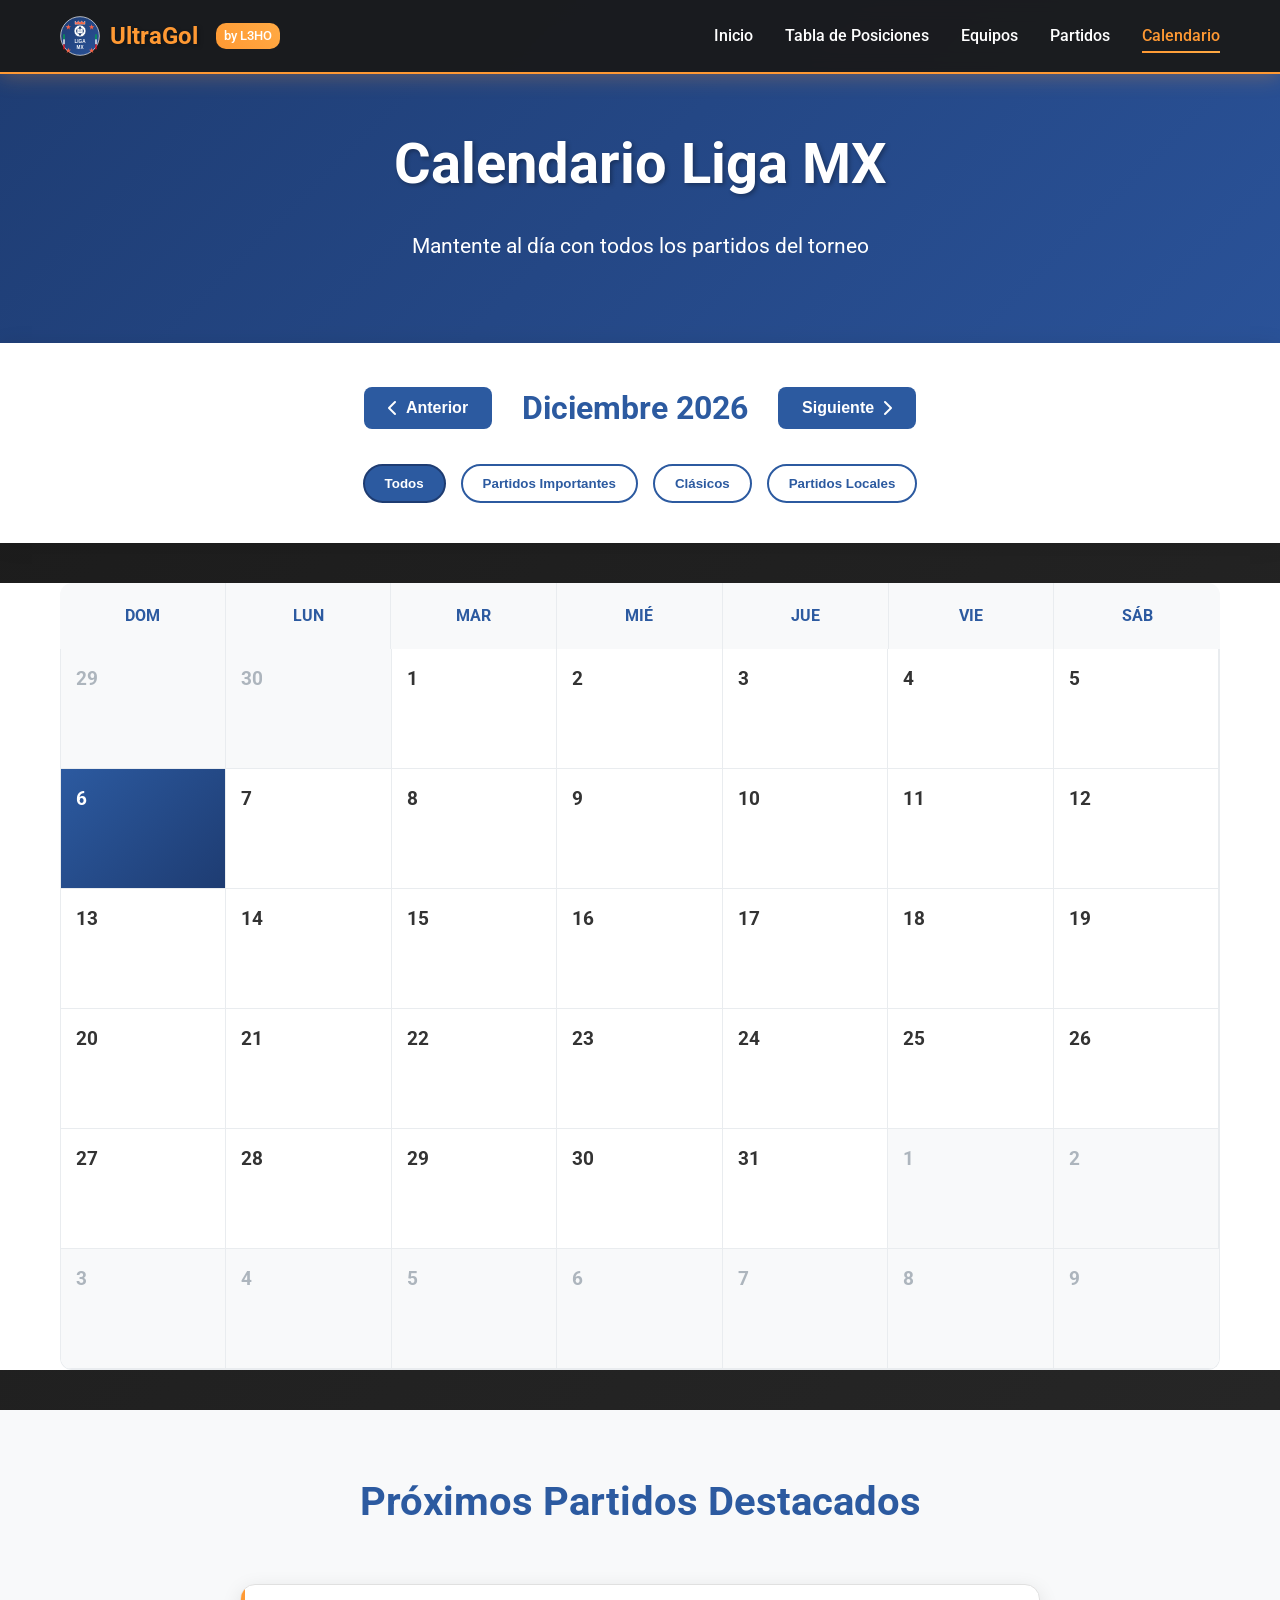
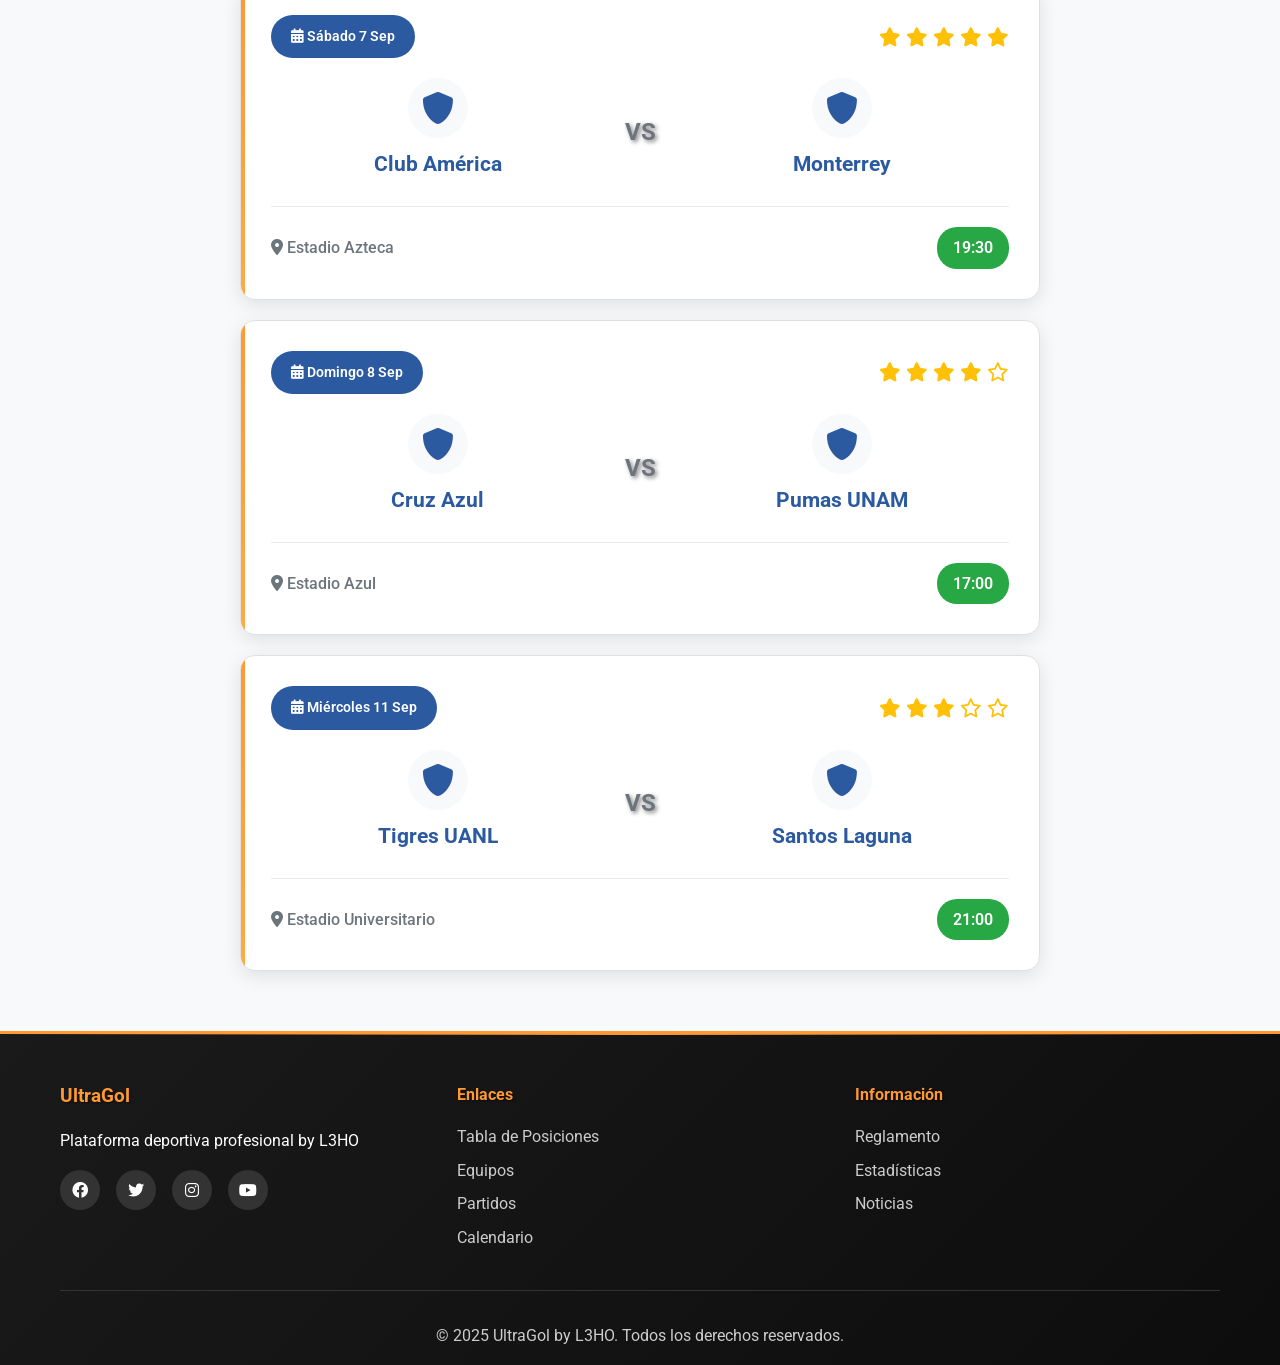
==== calendario.html @ 26ed827a "Add new calendar pages and update standings data Implement a new calendar page with JavaScript funct" ====
<!DOCTYPE html>
<html lang="es">
<head>
    <meta charset="UTF-8">
    <meta name="viewport" content="width=device-width, initial-scale=1.0">
    <meta http-equiv="Cache-Control" content="no-cache, no-store, must-revalidate">
    <meta http-equiv="Pragma" content="no-cache">
    <meta http-equiv="Expires" content="0">
    <title>Calendario Liga MX - UltraGol</title>
    <link rel="stylesheet" href="css/main.css?v=2024091801">
    <link rel="stylesheet" href="css/animations.css?v=2024091801">
    <link rel="stylesheet" href="css/teams.css?v=2024091801">
    <link rel="stylesheet" href="https://cdnjs.cloudflare.com/ajax/libs/font-awesome/6.0.0/css/all.min.css">
    <link href="https://fonts.googleapis.com/css2?family=Roboto:wght@300;400;500;700&display=swap" rel="stylesheet">
    <style>
        .calendar-hero {
            background: linear-gradient(135deg, #1e3c72 0%, #2a5298 100%);
            padding: 120px 0 80px;
            text-align: center;
            color: white;
        }

        .calendar-hero h1 {
            font-size: 3.5rem;
            font-weight: 700;
            margin-bottom: 20px;
            text-shadow: 2px 2px 4px rgba(0,0,0,0.3);
        }

        .calendar-hero p {
            font-size: 1.3rem;
            opacity: 0.9;
            max-width: 600px;
            margin: 0 auto;
        }

        .calendar-controls {
            background: white;
            padding: 40px 0;
            box-shadow: 0 2px 20px rgba(0,0,0,0.1);
        }

        .calendar-nav {
            display: flex;
            justify-content: center;
            align-items: center;
            gap: 30px;
            margin-bottom: 30px;
        }

        .calendar-nav button {
            background: #2c5aa0;
            color: white;
            border: none;
            padding: 12px 24px;
            border-radius: 8px;
            font-size: 1rem;
            font-weight: 600;
            cursor: pointer;
            transition: all 0.3s ease;
            display: flex;
            align-items: center;
            gap: 8px;
        }

        .calendar-nav button:hover {
            background: #1e3c72;
            transform: translateY(-2px);
        }

        .current-month {
            font-size: 2rem;
            font-weight: 700;
            color: #2c5aa0;
        }

        .calendar-filters {
            display: flex;
            justify-content: center;
            gap: 15px;
            flex-wrap: wrap;
        }

        .filter-btn {
            background: transparent;
            border: 2px solid #2c5aa0;
            color: #2c5aa0;
            padding: 10px 20px;
            border-radius: 25px;
            font-weight: 600;
            cursor: pointer;
            transition: all 0.3s ease;
        }

        .filter-btn.active, .filter-btn:hover {
            background: #2c5aa0;
            color: white;
        }

        .calendar-grid {
            background: white;
            margin: 40px 0;
        }

        .calendar-header {
            display: grid;
            grid-template-columns: repeat(7, 1fr);
            background: #f8f9fa;
            border-radius: 12px 12px 0 0;
        }

        .calendar-day-header {
            padding: 20px 10px;
            text-align: center;
            font-weight: 700;
            color: #2c5aa0;
            border-right: 1px solid #e9ecef;
        }

        .calendar-day-header:last-child {
            border-right: none;
        }

        .calendar-days {
            display: grid;
            grid-template-columns: repeat(7, 1fr);
            border: 1px solid #e9ecef;
            border-top: none;
            border-radius: 0 0 12px 12px;
            overflow: hidden;
        }

        .calendar-day {
            min-height: 120px;
            padding: 15px;
            border-right: 1px solid #e9ecef;
            border-bottom: 1px solid #e9ecef;
            position: relative;
            background: white;
            transition: all 0.3s ease;
        }

        .calendar-day:hover {
            background: #f8f9fa;
        }

        .calendar-day:last-child {
            border-right: none;
        }

        .calendar-day.other-month {
            background: #f8f9fa;
            color: #adb5bd;
        }

        .calendar-day.today {
            background: linear-gradient(135deg, #2c5aa0, #1e3c72);
            color: white;
        }

        .day-number {
            font-size: 1.2rem;
            font-weight: 700;
            margin-bottom: 10px;
        }

        .match-event {
            background: linear-gradient(45deg, #28a745, #20c997);
            color: white;
            padding: 5px 8px;
            border-radius: 6px;
            font-size: 0.8rem;
            font-weight: 600;
            margin-bottom: 5px;
            cursor: pointer;
            transition: all 0.3s ease;
            display: flex;
            align-items: center;
            gap: 4px;
        }

        .match-event:hover {
            transform: translateY(-2px);
            box-shadow: 0 4px 15px rgba(0,0,0,0.2);
        }

        .match-event.important {
            background: linear-gradient(45deg, #dc3545, #fd7e14);
        }

        .match-event.derby {
            background: linear-gradient(45deg, #6f42c1, #e83e8c);
        }

        .upcoming-matches {
            padding: 60px 0;
            background: #f8f9fa;
        }

        .section-title {
            text-align: center;
            font-size: 2.5rem;
            font-weight: 700;
            color: #2c5aa0;
            margin-bottom: 50px;
        }

        .matches-list {
            display: grid;
            gap: 20px;
            max-width: 800px;
            margin: 0 auto;
        }

        .match-card {
            background: white;
            border-radius: 15px;
            padding: 30px;
            box-shadow: 0 5px 20px rgba(0,0,0,0.1);
            transition: all 0.3s ease;
        }

        .match-card:hover {
            transform: translateY(-5px);
            box-shadow: 0 10px 30px rgba(0,0,0,0.15);
        }

        .match-header {
            display: flex;
            justify-content: between;
            align-items: center;
            margin-bottom: 20px;
            flex-wrap: wrap;
            gap: 15px;
        }

        .match-date {
            background: #2c5aa0;
            color: white;
            padding: 10px 20px;
            border-radius: 25px;
            font-weight: 600;
        }

        .match-importance {
            display: flex;
            gap: 5px;
        }

        .star {
            color: #ffc107;
            font-size: 1.2rem;
        }

        .match-teams {
            display: flex;
            justify-content: space-between;
            align-items: center;
            text-align: center;
        }

        .team {
            flex: 1;
        }

        .team-name {
            font-size: 1.3rem;
            font-weight: 700;
            color: #2c5aa0;
            margin-bottom: 5px;
        }

        .team-logo {
            width: 60px;
            height: 60px;
            background: #f8f9fa;
            border-radius: 50%;
            margin: 0 auto 10px;
            display: flex;
            align-items: center;
            justify-content: center;
            font-size: 2rem;
            color: #2c5aa0;
        }

        .vs-indicator {
            font-size: 1.5rem;
            font-weight: 700;
            color: #6c757d;
            padding: 0 20px;
        }

        .match-info {
            display: flex;
            justify-content: space-between;
            align-items: center;
            margin-top: 20px;
            padding-top: 20px;
            border-top: 1px solid #e9ecef;
        }

        .stadium {
            color: #6c757d;
            font-weight: 500;
        }

        .match-time {
            background: #28a745;
            color: white;
            padding: 8px 16px;
            border-radius: 20px;
            font-weight: 600;
        }

        @media (max-width: 768px) {
            .calendar-hero h1 {
                font-size: 2.5rem;
            }

            .calendar-nav {
                flex-direction: column;
                gap: 20px;
            }

            .calendar-filters {
                gap: 10px;
            }

            .filter-btn {
                padding: 8px 16px;
                font-size: 0.9rem;
            }

            .calendar-day {
                min-height: 80px;
                padding: 10px;
            }

            .match-event {
                font-size: 0.7rem;
                padding: 4px 6px;
            }

            .match-header {
                flex-direction: column;
                align-items: flex-start;
            }

            .match-teams {
                flex-direction: column;
                gap: 20px;
            }

            .vs-indicator {
                transform: rotate(90deg);
                padding: 10px 0;
            }
        }
    </style>
</head>
<body>
    <!-- Header Navigation -->
    <nav class="navbar">
        <div class="nav-container">
            <div class="nav-logo">
                <img src="assets/logo.svg" alt="UltraGol" class="logo">
                <span class="logo-text">UltraGol</span>
                <span class="company-tag">by L3HO</span>
            </div>
            <ul class="nav-menu">
                <li class="nav-item">
                    <a href="index.html" class="nav-link">Inicio</a>
                </li>
                <li class="nav-item">
                    <a href="standings.html" class="nav-link">Tabla de Posiciones</a>
                </li>
                <li class="nav-item">
                    <a href="teams.html" class="nav-link">Equipos</a>
                </li>
                <li class="nav-item">
                    <a href="fixtures.html" class="nav-link">Partidos</a>
                </li>
                <li class="nav-item">
                    <a href="calendario.html" class="nav-link active">Calendario</a>
                </li>
            </ul>
            <div class="hamburger">
                <span class="bar"></span>
                <span class="bar"></span>
                <span class="bar"></span>
            </div>
        </div>
    </nav>

    <!-- Calendar Hero Section -->
    <section class="calendar-hero">
        <div class="container">
            <h1 class="fade-in">Calendario Liga MX</h1>
            <p class="slide-up">Mantente al día con todos los partidos del torneo</p>
        </div>
    </section>

    <!-- Calendar Controls -->
    <section class="calendar-controls">
        <div class="container">
            <div class="calendar-nav">
                <button id="prevMonth">
                    <i class="fas fa-chevron-left"></i>
                    Anterior
                </button>
                <h2 class="current-month" id="currentMonth">Septiembre 2025</h2>
                <button id="nextMonth">
                    Siguiente
                    <i class="fas fa-chevron-right"></i>
                </button>
            </div>
            <div class="calendar-filters">
                <button class="filter-btn active" data-filter="all">Todos</button>
                <button class="filter-btn" data-filter="important">Partidos Importantes</button>
                <button class="filter-btn" data-filter="derby">Clásicos</button>
                <button class="filter-btn" data-filter="local">Partidos Locales</button>
            </div>
        </div>
    </section>

    <!-- Calendar Grid -->
    <section class="calendar-grid">
        <div class="container">
            <div class="calendar-header">
                <div class="calendar-day-header">DOM</div>
                <div class="calendar-day-header">LUN</div>
                <div class="calendar-day-header">MAR</div>
                <div class="calendar-day-header">MIÉ</div>
                <div class="calendar-day-header">JUE</div>
                <div class="calendar-day-header">VIE</div>
                <div class="calendar-day-header">SÁB</div>
            </div>
            <div class="calendar-days" id="calendarDays">
                <!-- Días del calendario se generarán dinámicamente -->
            </div>
        </div>
    </section>

    <!-- Upcoming Matches -->
    <section class="upcoming-matches">
        <div class="container">
            <h2 class="section-title">Próximos Partidos Destacados</h2>
            <div class="matches-list" id="upcomingMatches">
                
                <div class="match-card">
                    <div class="match-header">
                        <div class="match-date">
                            <i class="fas fa-calendar-alt"></i>
                            Sábado 7 Sep
                        </div>
                        <div class="match-importance">
                            <i class="fas fa-star star"></i>
                            <i class="fas fa-star star"></i>
                            <i class="fas fa-star star"></i>
                            <i class="fas fa-star star"></i>
                            <i class="fas fa-star star"></i>
                        </div>
                    </div>
                    <div class="match-teams">
                        <div class="team">
                            <div class="team-logo">
                                <i class="fas fa-shield-alt"></i>
                            </div>
                            <div class="team-name">Club América</div>
                        </div>
                        <div class="vs-indicator">VS</div>
                        <div class="team">
                            <div class="team-logo">
                                <i class="fas fa-shield-alt"></i>
                            </div>
                            <div class="team-name">Monterrey</div>
                        </div>
                    </div>
                    <div class="match-info">
                        <div class="stadium">
                            <i class="fas fa-map-marker-alt"></i>
                            Estadio Azteca
                        </div>
                        <div class="match-time">19:30</div>
                    </div>
                </div>

                <div class="match-card">
                    <div class="match-header">
                        <div class="match-date">
                            <i class="fas fa-calendar-alt"></i>
                            Domingo 8 Sep
                        </div>
                        <div class="match-importance">
                            <i class="fas fa-star star"></i>
                            <i class="fas fa-star star"></i>
                            <i class="fas fa-star star"></i>
                            <i class="fas fa-star star"></i>
                            <i class="far fa-star star"></i>
                        </div>
                    </div>
                    <div class="match-teams">
                        <div class="team">
                            <div class="team-logo">
                                <i class="fas fa-shield-alt"></i>
                            </div>
                            <div class="team-name">Cruz Azul</div>
                        </div>
                        <div class="vs-indicator">VS</div>
                        <div class="team">
                            <div class="team-logo">
                                <i class="fas fa-shield-alt"></i>
                            </div>
                            <div class="team-name">Pumas UNAM</div>
                        </div>
                    </div>
                    <div class="match-info">
                        <div class="stadium">
                            <i class="fas fa-map-marker-alt"></i>
                            Estadio Azul
                        </div>
                        <div class="match-time">17:00</div>
                    </div>
                </div>

                <div class="match-card">
                    <div class="match-header">
                        <div class="match-date">
                            <i class="fas fa-calendar-alt"></i>
                            Miércoles 11 Sep
                        </div>
                        <div class="match-importance">
                            <i class="fas fa-star star"></i>
                            <i class="fas fa-star star"></i>
                            <i class="fas fa-star star"></i>
                            <i class="far fa-star star"></i>
                            <i class="far fa-star star"></i>
                        </div>
                    </div>
                    <div class="match-teams">
                        <div class="team">
                            <div class="team-logo">
                                <i class="fas fa-shield-alt"></i>
                            </div>
                            <div class="team-name">Tigres UANL</div>
                        </div>
                        <div class="vs-indicator">VS</div>
                        <div class="team">
                            <div class="team-logo">
                                <i class="fas fa-shield-alt"></i>
                            </div>
                            <div class="team-name">Santos Laguna</div>
                        </div>
                    </div>
                    <div class="match-info">
                        <div class="stadium">
                            <i class="fas fa-map-marker-alt"></i>
                            Estadio Universitario
                        </div>
                        <div class="match-time">21:00</div>
                    </div>
                </div>

            </div>
        </div>
    </section>

    <!-- Footer -->
    <footer class="footer">
        <div class="container">
            <div class="footer-content">
                <div class="footer-section">
                    <h3>UltraGol</h3>
                    <p>Plataforma deportiva profesional by L3HO</p>
                    <div class="social-links">
                        <a href="#" class="social-link"><i class="fab fa-facebook"></i></a>
                        <a href="#" class="social-link"><i class="fab fa-twitter"></i></a>
                        <a href="#" class="social-link"><i class="fab fa-instagram"></i></a>
                        <a href="#" class="social-link"><i class="fab fa-youtube"></i></a>
                    </div>
                </div>
                <div class="footer-section">
                    <h4>Enlaces</h4>
                    <ul>
                        <li><a href="standings.html">Tabla de Posiciones</a></li>
                        <li><a href="teams.html">Equipos</a></li>
                        <li><a href="fixtures.html">Partidos</a></li>
                        <li><a href="calendario.html">Calendario</a></li>
                    </ul>
                </div>
                <div class="footer-section">
                    <h4>Información</h4>
                    <ul>
                        <li><a href="#">Reglamento</a></li>
                        <li><a href="#">Estadísticas</a></li>
                        <li><a href="#">Noticias</a></li>
                    </ul>
                </div>
            </div>
            <div class="footer-bottom">
                <p>&copy; 2025 UltraGol by L3HO. Todos los derechos reservados.</p>
            </div>
        </div>
    </footer>

    <script src="js/main.js?v=2024091801"></script>
    <script src="js/calendario.js?v=2024091801"></script>
</body>
</html>
---- css/main.css ----
/* Reset and Base Styles */
* {
    margin: 0;
    padding: 0;
    box-sizing: border-box;
}

html {
    scroll-behavior: smooth;
}

body {
    font-family: 'Roboto', sans-serif;
    line-height: 1.6;
    color: #333;
    background: linear-gradient(135deg, #1a1a1a 0%, #2d2d2d 100%);
    min-height: 100vh;
}

/* Container */
.container {
    max-width: 1200px;
    margin: 0 auto;
    padding: 0 20px;
}

/* Navigation */
.navbar {
    background: rgba(26, 26, 26, 0.95);
    backdrop-filter: blur(10px);
    position: fixed;
    top: 0;
    left: 0;
    right: 0;
    z-index: 1000;
    box-shadow: 0 2px 20px rgba(255, 153, 51, 0.3);
    transition: all 0.3s ease;
    border-bottom: 2px solid #ff9933;
}

.nav-container {
    display: flex;
    justify-content: space-between;
    align-items: center;
    padding: 1rem 20px;
    max-width: 1200px;
    margin: 0 auto;
}

.nav-logo {
    display: flex;
    align-items: center;
    gap: 10px;
}

.logo {
    width: 40px;
    height: 40px;
}

.logo-text {
    font-size: 1.5rem;
    font-weight: 700;
    color: #ff9933;
    text-shadow: 2px 2px 4px rgba(0, 0, 0, 0.3);
}

.company-tag {
    font-size: 0.8rem;
    color: #fff;
    margin-left: 0.5rem;
    padding: 0.2rem 0.5rem;
    background: linear-gradient(45deg, #ff9933, #ffaa44);
    border-radius: 10px;
    font-weight: 500;
}

.nav-menu {
    display: flex;
    list-style: none;
    gap: 2rem;
}

.nav-link {
    text-decoration: none;
    color: #fff;
    font-weight: 500;
    transition: all 0.3s ease;
    position: relative;
    padding: 0.5rem 0;
}

.nav-link:hover,
.nav-link.active {
    color: #ff9933;
}

.nav-link::after {
    content: '';
    position: absolute;
    bottom: 0;
    left: 0;
    width: 0;
    height: 2px;
    background: linear-gradient(90deg, #ff9933, #ffaa44);
    transition: width 0.3s ease;
}

.nav-link:hover::after,
.nav-link.active::after {
    width: 100%;
}

.hamburger {
    display: none;
    flex-direction: column;
    cursor: pointer;
}

.bar {
    width: 25px;
    height: 3px;
    background: #fff;
    margin: 3px 0;
    transition: 0.3s;
}

/* Hero Carousel Section */
.hero-carousel {
    height: 100vh;
    position: relative;
    overflow: hidden;
    background: #1a1a1a;
}

.carousel-container {
    position: relative;
    height: 100%;
    width: 100%;
}

.carousel-slides {
    position: relative;
    height: 100%;
    width: 100%;
}

.carousel-slide {
    position: absolute;
    top: 0;
    left: 0;
    width: 100%;
    height: 100%;
    display: flex;
    align-items: center;
    justify-content: center;
    opacity: 0;
    transform: translateX(100%);
    transition: all 0.8s cubic-bezier(0.4, 0, 0.2, 1);
}

.carousel-slide.active {
    opacity: 1;
    transform: translateX(0);
}

.carousel-slide.prev {
    transform: translateX(-100%);
}

.slide-content {
    text-align: center;
    color: white;
    z-index: 3;
    position: relative;
    max-width: 800px;
    padding: 0 2rem;
}

.slide-background {
    position: absolute;
    top: 0;
    left: 0;
    right: 0;
    bottom: 0;
    background-size: cover;
    background-position: center;
    background-repeat: no-repeat;
    z-index: 1;
}

.slide-background.estadio-azteca {
    background-image: linear-gradient(rgba(26, 26, 26, 0.7), rgba(26, 26, 26, 0.7)), url('https://images.unsplash.com/photo-1574629810360-7efbbe195018?ixlib=rb-4.0.3&auto=format&fit=crop&w=1920&q=80');
}

.slide-background.estadio-bbva {
    background-image: linear-gradient(rgba(26, 26, 26, 0.7), rgba(26, 26, 26, 0.7)), url('https://images.unsplash.com/photo-1431324155629-1a6deb1dec8d?ixlib=rb-4.0.3&auto=format&fit=crop&w=1920&q=80');
}

.slide-background.estadio-jalisco {
    background-image: linear-gradient(rgba(26, 26, 26, 0.7), rgba(26, 26, 26, 0.7)), url('https://images.unsplash.com/photo-1522778119026-d647f0596c20?ixlib=rb-4.0.3&auto=format&fit=crop&w=1920&q=80');
}

.slide-background.estadio-universitario {
    background-image: linear-gradient(rgba(26, 26, 26, 0.7), rgba(26, 26, 26, 0.7)), url('https://images.unsplash.com/photo-1508098682722-e99c43a406b2?ixlib=rb-4.0.3&auto=format&fit=crop&w=1920&q=80');
}

.slide-background.estadio-corona {
    background-image: linear-gradient(rgba(26, 26, 26, 0.7), rgba(26, 26, 26, 0.7)), url('https://images.unsplash.com/photo-1459865264687-595d652de67e?ixlib=rb-4.0.3&auto=format&fit=crop&w=1920&q=80');
}

.gradient-overlay {
    position: absolute;
    top: 0;
    left: 0;
    right: 0;
    bottom: 0;
    background: linear-gradient(45deg, rgba(255, 153, 51, 0.1) 0%, transparent 50%, rgba(255, 153, 51, 0.1) 100%);
    z-index: 2;
}

.hero-title {
    font-size: 4.5rem;
    font-weight: 800;
    margin-bottom: 1rem;
    background: linear-gradient(45deg, #ff9933, #ffaa44, #fff);
    -webkit-background-clip: text;
    -webkit-text-fill-color: transparent;
    background-clip: text;
    text-shadow: 2px 2px 8px rgba(0, 0, 0, 0.5);
    letter-spacing: 2px;
}

.hero-subtitle {
    font-size: 1.8rem;
    margin-bottom: 2.5rem;
    color: #fff;
    font-weight: 300;
    text-shadow: 1px 1px 3px rgba(0, 0, 0, 0.7);
}

.hero-buttons {
    display: flex;
    gap: 1.5rem;
    justify-content: center;
    flex-wrap: wrap;
}


/* Carousel Indicators */
.carousel-indicators {
    position: absolute;
    bottom: 3rem;
    left: 50%;
    transform: translateX(-50%);
    display: flex;
    gap: 1rem;
    z-index: 4;
}

.indicator {
    width: 12px;
    height: 12px;
    border-radius: 50%;
    background: rgba(255, 255, 255, 0.5);
    cursor: pointer;
    transition: all 0.3s ease;
}

.indicator.active {
    background: #ff9933;
    transform: scale(1.3);
    box-shadow: 0 0 10px rgba(255, 153, 51, 0.6);
}

/* Buttons */
.btn {
    display: inline-block;
    padding: 12px 30px;
    text-decoration: none;
    border-radius: 50px;
    font-weight: 500;
    text-align: center;
    transition: all 0.3s ease;
    border: none;
    cursor: pointer;
    font-size: 1rem;
    box-shadow: 0 4px 15px rgba(0, 0, 0, 0.2);
}

.btn-primary {
    background: linear-gradient(45deg, #ff9933, #ffaa44);
    color: white;
    border: 2px solid transparent;
    text-transform: uppercase;
    letter-spacing: 1px;
    font-weight: 600;
}

.btn-primary:hover {
    transform: translateY(-3px);
    box-shadow: 0 8px 25px rgba(255, 153, 51, 0.4);
    background: linear-gradient(45deg, #ffaa44, #ff9933);
}

.btn-secondary {
    background: transparent;
    color: white;
    border: 2px solid #ff9933;
    text-transform: uppercase;
    letter-spacing: 1px;
    font-weight: 600;
}

.btn-secondary:hover {
    background: #ff9933;
    color: #1a1a1a;
    transform: translateY(-3px);
    box-shadow: 0 8px 25px rgba(255, 153, 51, 0.3);
}

.btn-outline {
    background: transparent;
    color: #ff9933;
    border: 2px solid #ff9933;
}

.btn-outline:hover {
    background: #ff9933;
    color: #1a1a1a;
    transform: translateY(-3px);
    box-shadow: 0 8px 25px rgba(255, 153, 51, 0.3);
}

/* Page Header */
.page-header {
    padding: 120px 0 60px;
    text-align: center;
    color: white;
    background: linear-gradient(135deg, #1a1a1a 0%, #2d2d2d 100%);
    border-bottom: 3px solid #ff9933;
}

.page-title {
    font-size: 3rem;
    font-weight: 700;
    margin-bottom: 1rem;
    text-shadow: 2px 2px 4px rgba(0, 0, 0, 0.3);
}

.page-subtitle {
    font-size: 1.2rem;
    opacity: 0.9;
}

/* Stats Section */
.stats-section {
    padding: 80px 0;
    background: linear-gradient(135deg, #f8f8f8 0%, #ffffff 100%);
    position: relative;
}

.stats-section::before {
    content: '';
    position: absolute;
    top: 0;
    left: 0;
    right: 0;
    height: 4px;
    background: linear-gradient(90deg, #ff9933, #ffaa44, #ff9933);
}

.section-title {
    text-align: center;
    font-size: 2.5rem;
    font-weight: 700;
    margin-bottom: 3rem;
    color: #333;
}

.stats-grid {
    display: grid;
    grid-template-columns: repeat(auto-fit, minmax(250px, 1fr));
    gap: 2rem;
}

.stat-card {
    background: white;
    padding: 2rem;
    border-radius: 20px;
    text-align: center;
    box-shadow: 0 10px 30px rgba(0, 0, 0, 0.1);
    transition: all 0.3s ease;
    border: 1px solid #f0f0f0;
}

.stat-card:hover {
    transform: translateY(-10px);
    box-shadow: 0 20px 40px rgba(0, 0, 0, 0.15);
}

.stat-icon {
    font-size: 3rem;
    color: #ff9933;
    margin-bottom: 1rem;
    text-shadow: 2px 2px 4px rgba(0, 0, 0, 0.1);
}

.stat-number {
    font-size: 3rem;
    font-weight: 800;
    background: linear-gradient(45deg, #1a1a1a, #333);
    -webkit-background-clip: text;
    -webkit-text-fill-color: transparent;
    background-clip: text;
    margin-bottom: 0.5rem;
}

.stat-label {
    font-size: 1.1rem;
    color: #666;
    font-weight: 500;
}

/* Top Teams Section */
.top-teams {
    padding: 80px 0;
    background: linear-gradient(135deg, #1a1a1a 0%, #2d2d2d 100%);
    color: white;
}

.top-teams .section-title {
    color: white;
    text-shadow: 2px 2px 4px rgba(0, 0, 0, 0.5);
}

.teams-preview {
    display: grid;
    grid-template-columns: repeat(auto-fit, minmax(300px, 1fr));
    gap: 2rem;
    margin-bottom: 3rem;
}

.team-preview-card {
    background: linear-gradient(135deg, #ffffff 0%, #f8f8f8 100%);
    padding: 2rem;
    border-radius: 20px;
    box-shadow: 0 15px 35px rgba(0, 0, 0, 0.2);
    transition: all 0.4s ease;
    text-align: center;
    border: 2px solid transparent;
    position: relative;
    overflow: hidden;
}

.team-preview-card::before {
    content: '';
    position: absolute;
    top: 0;
    left: 0;
    right: 0;
    height: 4px;
    background: linear-gradient(90deg, #ff9933, #ffaa44);
}

.team-preview-card:hover {
    transform: translateY(-8px) scale(1.02);
    box-shadow: 0 20px 40px rgba(255, 153, 51, 0.3);
    border-color: #ff9933;
}

.team-position {
    font-size: 1.2rem;
    font-weight: 700;
    color: #ff9933;
    margin-bottom: 1rem;
    text-transform: uppercase;
    letter-spacing: 1px;
}

.team-name {
    font-size: 1.5rem;
    font-weight: 600;
    margin-bottom: 1rem;
    color: #333;
}

.team-points {
    font-size: 2rem;
    font-weight: 800;
    background: linear-gradient(45deg, #ff9933, #ffaa44);
    -webkit-background-clip: text;
    -webkit-text-fill-color: transparent;
    background-clip: text;
}

/* Recent Matches */
.recent-matches {
    padding: 80px 0;
    background: linear-gradient(135deg, #f8f8f8 0%, #ffffff 100%);
    position: relative;
}

.recent-matches::before {
    content: '';
    position: absolute;
    bottom: 0;
    left: 0;
    right: 0;
    height: 4px;
    background: linear-gradient(90deg, #ff9933, #ffaa44, #ff9933);
}

.matches-container {
    display: grid;
    gap: 1.5rem;
    margin-bottom: 3rem;
}

.match-card {
    background: linear-gradient(135deg, #ffffff 0%, #f8f8f8 100%);
    padding: 1.5rem;
    border-radius: 15px;
    box-shadow: 0 8px 25px rgba(0, 0, 0, 0.1);
    border: 1px solid #e0e0e0;
    transition: all 0.4s ease;
    position: relative;
    overflow: hidden;
}

.match-card::before {
    content: '';
    position: absolute;
    top: 0;
    left: 0;
    width: 4px;
    height: 100%;
    background: linear-gradient(to bottom, #ff9933, #ffaa44);
}

.match-card:hover {
    transform: translateY(-5px);
    box-shadow: 0 12px 30px rgba(255, 153, 51, 0.2);
    border-color: #ff9933;
}

.match-header {
    display: flex;
    justify-content: space-between;
    align-items: center;
    margin-bottom: 1rem;
}

.match-date {
    font-size: 0.9rem;
    color: #666;
}

.match-status {
    padding: 0.25rem 0.75rem;
    border-radius: 20px;
    font-size: 0.8rem;
    font-weight: 500;
}

.match-status.completed {
    background: #d4edda;
    color: #155724;
}

.match-teams {
    display: flex;
    justify-content: space-between;
    align-items: center;
}

.team-info {
    display: flex;
    align-items: center;
    gap: 0.75rem;
}

.team-logo {
    width: 40px;
    height: 40px;
    border-radius: 50%;
    background: #f0f0f0;
}

.match-score {
    font-size: 1.5rem;
    font-weight: 700;
    color: #333;
}

/* Section Footer */
.section-footer {
    text-align: center;
}

/* Footer */
.footer {
    background: linear-gradient(135deg, #1a1a1a 0%, #0d0d0d 100%);
    color: white;
    padding: 3rem 0 1rem;
    margin-top: auto;
    border-top: 3px solid #ff9933;
    position: relative;
}

.footer::before {
    content: '';
    position: absolute;
    top: 0;
    left: 0;
    right: 0;
    height: 1px;
    background: linear-gradient(90deg, transparent, #ff9933, transparent);
}

.footer-content {
    display: grid;
    grid-template-columns: repeat(auto-fit, minmax(250px, 1fr));
    gap: 2rem;
    margin-bottom: 2rem;
}

.footer-section h3,
.footer-section h4 {
    margin-bottom: 1rem;
    color: #ff9933;
    text-shadow: 1px 1px 2px rgba(0, 0, 0, 0.5);
}

.footer-section ul {
    list-style: none;
}

.footer-section ul li {
    margin-bottom: 0.5rem;
}

.footer-section ul li a {
    color: #ccc;
    text-decoration: none;
    transition: color 0.3s ease;
}

.footer-section ul li a:hover {
    color: #ff9933;
}

.social-links {
    display: flex;
    gap: 1rem;
    margin-top: 1rem;
}

.social-link {
    display: flex;
    align-items: center;
    justify-content: center;
    width: 40px;
    height: 40px;
    background: #333;
    color: white;
    border-radius: 50%;
    text-decoration: none;
    transition: all 0.3s ease;
}

.social-link:hover {
    background: #ff9933;
    transform: translateY(-3px) scale(1.1);
    box-shadow: 0 4px 15px rgba(255, 153, 51, 0.4);
}

.footer-bottom {
    text-align: center;
    padding-top: 2rem;
    border-top: 1px solid #333;
    color: #ccc;
}

/* Responsive Design */
@media (max-width: 768px) {
    .hamburger {
        display: flex;
    }
    
    .nav-menu {
        position: fixed;
        left: -100%;
        top: 70px;
        flex-direction: column;
        background: linear-gradient(135deg, #1a1a1a 0%, #2d2d2d 100%);
        width: 100%;
        text-align: center;
        transition: 0.3s;
        box-shadow: 0 10px 27px rgba(255, 153, 51, 0.3);
        padding: 2rem 0;
        border-bottom: 2px solid #ff9933;
    }
    
    .nav-menu.active {
        left: 0;
    }
    
    .nav-menu li {
        margin: 1rem 0;
    }
    
    .hero-title {
        font-size: 2.5rem;
    }
    
    .hero-subtitle {
        font-size: 1.2rem;
    }
    
    .hero-buttons {
        flex-direction: column;
        align-items: center;
    }
    
    .page-title {
        font-size: 2rem;
    }
    
    .stats-grid {
        grid-template-columns: repeat(auto-fit, minmax(200px, 1fr));
        gap: 1rem;
    }
    
    .teams-preview {
        grid-template-columns: 1fr;
    }
}

@media (max-width: 480px) {
    .container {
        padding: 0 15px;
    }
    
    .hero-title {
        font-size: 2rem;
    }
    
    .hero-subtitle {
        font-size: 1rem;
    }
    
    .section-title {
        font-size: 2rem;
    }
    
    .stats-grid {
        grid-template-columns: 1fr;
    }
}

/* Advanced Search & Comparison Section */
.search-comparison {
    padding: 80px 0;
    background: linear-gradient(135deg, #1a1a1a 0%, #2d2d2d 100%);
    color: white;
    position: relative;
}

.search-comparison::before {
    content: '';
    position: absolute;
    top: 0;
    left: 0;
    right: 0;
    height: 3px;
    background: linear-gradient(90deg, #ff9933, #ffaa44, #ff9933);
}

.search-comparison .section-title {
    color: white;
    margin-bottom: 3rem;
}

.search-tools {
    margin-bottom: 3rem;
}

.search-bar {
    display: flex;
    max-width: 600px;
    margin: 0 auto 2rem;
    position: relative;
}

.search-input {
    flex: 1;
    padding: 1rem 1.5rem;
    border: 2px solid #333;
    border-radius: 50px 0 0 50px;
    background: rgba(255, 255, 255, 0.1);
    color: white;
    font-size: 1rem;
    transition: all 0.3s ease;
}

.search-input:focus {
    outline: none;
    border-color: #ff9933;
    background: rgba(255, 255, 255, 0.15);
}

.search-input::placeholder {
    color: rgba(255, 255, 255, 0.7);
}

.search-btn {
    padding: 1rem 2rem;
    background: linear-gradient(45deg, #ff9933, #ffaa44);
    border: none;
    border-radius: 0 50px 50px 0;
    color: white;
    cursor: pointer;
    transition: all 0.3s ease;
}

.search-btn:hover {
    background: linear-gradient(45deg, #ffaa44, #ff9933);
    transform: translateX(2px);
}

.filter-buttons {
    display: flex;
    justify-content: center;
    gap: 1rem;
    flex-wrap: wrap;
}

.filter-btn {
    padding: 0.75rem 1.5rem;
    background: transparent;
    border: 2px solid #333;
    color: white;
    border-radius: 25px;
    cursor: pointer;
    transition: all 0.3s ease;
    font-weight: 500;
}

.filter-btn:hover,
.filter-btn.active {
    border-color: #ff9933;
    background: rgba(255, 153, 51, 0.2);
    color: #ff9933;
}

.comparison-tools {
    background: rgba(255, 255, 255, 0.05);
    padding: 2rem;
    border-radius: 20px;
    border: 1px solid #333;
}

.comparison-tools h3 {
    text-align: center;
    margin-bottom: 2rem;
    color: #ff9933;
    font-size: 1.5rem;
}

.team-selectors {
    display: flex;
    align-items: center;
    justify-content: center;
    gap: 1rem;
    margin-bottom: 2rem;
    flex-wrap: wrap;
}

.team-select {
    padding: 0.75rem 1rem;
    background: rgba(255, 255, 255, 0.1);
    border: 2px solid #333;
    border-radius: 10px;
    color: white;
    font-size: 1rem;
    min-width: 200px;
}

.team-select:focus {
    outline: none;
    border-color: #ff9933;
}

.vs-indicator {
    font-size: 1.5rem;
    font-weight: 700;
    color: #ff9933;
    text-shadow: 2px 2px 4px rgba(0, 0, 0, 0.5);
}

/* Analytics Dashboard */
.analytics-dashboard {
    padding: 80px 0;
    background: linear-gradient(135deg, #f8f8f8 0%, #ffffff 100%);
    position: relative;
}

.analytics-dashboard::before {
    content: '';
    position: absolute;
    top: 0;
    left: 0;
    right: 0;
    height: 3px;
    background: linear-gradient(90deg, #ff9933, #ffaa44, #ff9933);
}

.analytics-grid {
    display: grid;
    grid-template-columns: repeat(auto-fit, minmax(300px, 1fr));
    gap: 2rem;
}

.analytics-card {
    background: linear-gradient(135deg, #ffffff 0%, #f8f8f8 100%);
    padding: 2rem;
    border-radius: 20px;
    box-shadow: 0 15px 35px rgba(0, 0, 0, 0.1);
    border: 1px solid #e0e0e0;
    transition: all 0.4s ease;
    position: relative;
    overflow: hidden;
}

.analytics-card::before {
    content: '';
    position: absolute;
    top: 0;
    left: 0;
    right: 0;
    height: 4px;
    background: linear-gradient(90deg, #ff9933, #ffaa44);
}

.analytics-card:hover {
    transform: translateY(-5px);
    box-shadow: 0 20px 40px rgba(255, 153, 51, 0.2);
}

.analytics-card h3 {
    color: #ff9933;
    margin-bottom: 1.5rem;
    font-size: 1.3rem;
    font-weight: 600;
}

.chart-placeholder {
    text-align: center;
    padding: 2rem;
    color: #666;
}

.chart-placeholder i {
    font-size: 3rem;
    color: #ff9933;
    margin-bottom: 1rem;
}

.scorers-list {
    display: flex;
    flex-direction: column;
    gap: 1rem;
}

.scorer-item {
    display: flex;
    justify-content: space-between;
    align-items: center;
    padding: 1rem;
    background: rgba(255, 153, 51, 0.1);
    border-radius: 10px;
    border-left: 4px solid #ff9933;
}

.scorer-item .position {
    font-weight: 700;
    color: #ff9933;
    font-size: 1.2rem;
    min-width: 30px;
}

.scorer-item .name {
    flex: 1;
    margin-left: 1rem;
    font-weight: 500;
}

.scorer-item .goals {
    font-weight: 700;
    color: #333;
}

.trends-container {
    display: flex;
    flex-direction: column;
    gap: 1rem;
}

.trend-item {
    display: flex;
    align-items: center;
    gap: 1rem;
    padding: 1rem;
    background: rgba(255, 255, 255, 0.5);
    border-radius: 10px;
}

.trend-up {
    color: #28a745;
}

.trend-down {
    color: #dc3545;
}

.featured-matches {
    display: flex;
    flex-direction: column;
    gap: 1rem;
}

.featured-match {
    padding: 1rem;
    background: rgba(255, 153, 51, 0.1);
    border-radius: 10px;
    border-left: 4px solid #ff9933;
}

.featured-match .match-teams {
    font-weight: 600;
    color: #333;
    margin-bottom: 0.5rem;
}

.featured-match .match-info {
    display: flex;
    justify-content: space-between;
    align-items: center;
    font-size: 0.9rem;
    color: #666;
}

.featured-match .importance {
    color: #ff9933;
}

/* Professional Insights */
.professional-insights {
    padding: 80px 0;
    background: linear-gradient(135deg, #1a1a1a 0%, #2d2d2d 100%);
    color: white;
    position: relative;
}

.professional-insights::before {
    content: '';
    position: absolute;
    top: 0;
    left: 0;
    right: 0;
    height: 3px;
    background: linear-gradient(90deg, #ff9933, #ffaa44, #ff9933);
}

.professional-insights .section-title {
    color: white;
    margin-bottom: 3rem;
    text-shadow: 2px 2px 4px rgba(0, 0, 0, 0.5);
}

.insights-grid {
    display: grid;
    grid-template-columns: repeat(auto-fit, minmax(300px, 1fr));
    gap: 2rem;
}

.insight-card {
    background: rgba(255, 255, 255, 0.05);
    padding: 2.5rem;
    border-radius: 20px;
    border: 1px solid #333;
    transition: all 0.4s ease;
    text-align: center;
    position: relative;
    overflow: hidden;
}

.insight-card::before {
    content: '';
    position: absolute;
    top: 0;
    left: 0;
    right: 0;
    height: 4px;
    background: linear-gradient(90deg, #ff9933, #ffaa44);
}

.insight-card:hover {
    transform: translateY(-8px);
    background: rgba(255, 255, 255, 0.1);
    border-color: #ff9933;
    box-shadow: 0 20px 40px rgba(255, 153, 51, 0.3);
}

.insight-icon {
    font-size: 3rem;
    color: #ff9933;
    margin-bottom: 1.5rem;
}

.insight-card h3 {
    color: white;
    margin-bottom: 1rem;
    font-size: 1.5rem;
    font-weight: 600;
}

.insight-card p {
    color: rgba(255, 255, 255, 0.8);
    margin-bottom: 2rem;
    line-height: 1.6;
}

.insight-link {
    display: inline-flex;
    align-items: center;
    gap: 0.5rem;
    color: #ff9933;
    text-decoration: none;
    font-weight: 600;
    transition: all 0.3s ease;
}

.insight-link:hover {
    color: #ffaa44;
    transform: translateX(5px);
}

.insight-link i {
    transition: transform 0.3s ease;
}

.insight-link:hover i {
    transform: translateX(3px);
}

/* Comparison Results */
.comparison-results {
    margin-top: 2rem;
    padding: 2rem;
    background: rgba(255, 255, 255, 0.05);
    border-radius: 15px;
    border: 1px solid #333;
    display: none;
}

.comparison-results.active {
    display: block;
    animation: fadeIn 0.5s ease-out;
}

/* Utility Classes */
.text-center {
    text-align: center;
}

.mb-1 { margin-bottom: 0.5rem; }
.mb-2 { margin-bottom: 1rem; }
.mb-3 { margin-bottom: 1.5rem; }
.mb-4 { margin-bottom: 2rem; }

.mt-1 { margin-top: 0.5rem; }
.mt-2 { margin-top: 1rem; }
.mt-3 { margin-top: 1.5rem; }
.mt-4 { margin-top: 2rem; }

.p-1 { padding: 0.5rem; }
.p-2 { padding: 1rem; }
.p-3 { padding: 1.5rem; }
.p-4 { padding: 2rem; }
---- css/animations.css ----
/* Animation Keyframes */
@keyframes fadeIn {
    from {
        opacity: 0;
        transform: translateY(30px);
    }
    to {
        opacity: 1;
        transform: translateY(0);
    }
}

@keyframes slideUp {
    from {
        opacity: 0;
        transform: translateY(50px);
    }
    to {
        opacity: 1;
        transform: translateY(0);
    }
}

@keyframes slideLeft {
    from {
        opacity: 0;
        transform: translateX(50px);
    }
    to {
        opacity: 1;
        transform: translateX(0);
    }
}

@keyframes slideRight {
    from {
        opacity: 0;
        transform: translateX(-50px);
    }
    to {
        opacity: 1;
        transform: translateX(0);
    }
}

@keyframes float {
    0%, 100% {
        transform: translateY(0px);
    }
    50% {
        transform: translateY(-20px);
    }
}

@keyframes pulse {
    0%, 100% {
        transform: scale(1);
    }
    50% {
        transform: scale(1.05);
    }
}

@keyframes bounce {
    0%, 20%, 50%, 80%, 100% {
        transform: translateY(0);
    }
    40% {
        transform: translateY(-10px);
    }
    60% {
        transform: translateY(-5px);
    }
}

@keyframes rotateIn {
    from {
        opacity: 0;
        transform: rotate(-180deg) scale(0.5);
    }
    to {
        opacity: 1;
        transform: rotate(0deg) scale(1);
    }
}

@keyframes zoomIn {
    from {
        opacity: 0;
        transform: scale(0.3);
    }
    to {
        opacity: 1;
        transform: scale(1);
    }
}

@keyframes shimmer {
    0% {
        background-position: -200px 0;
    }
    100% {
        background-position: calc(200px + 100%) 0;
    }
}

@keyframes progressBar {
    from {
        width: 0;
    }
    to {
        width: 100%;
    }
}

@keyframes countUp {
    from {
        opacity: 0;
        transform: translateY(20px);
    }
    to {
        opacity: 1;
        transform: translateY(0);
    }
}

/* Animation Classes */
.fade-in {
    animation: fadeIn 0.8s ease-out forwards;
}

.slide-up {
    animation: slideUp 0.8s ease-out 0.3s forwards;
    opacity: 0;
}

.slide-left {
    animation: slideLeft 0.8s ease-out forwards;
}

.slide-right {
    animation: slideRight 0.8s ease-out forwards;
}

.float {
    animation: float 3s ease-in-out infinite;
}

.pulse {
    animation: pulse 2s ease-in-out infinite;
}

.bounce {
    animation: bounce 1s ease-in-out;
}

.rotate-in {
    animation: rotateIn 0.6s ease-out forwards;
}

.zoom-in {
    animation: zoomIn 0.5s ease-out forwards;
}

/* Delay Classes */
.delay-1 {
    animation-delay: 0.2s;
}

.delay-2 {
    animation-delay: 0.4s;
}

.delay-3 {
    animation-delay: 0.6s;
}

.delay-4 {
    animation-delay: 0.8s;
}

.delay-5 {
    animation-delay: 1s;
}

/* Loading Animations */
.loading-spinner {
    border: 4px solid #f3f3f3;
    border-top: 4px solid #1e3c72;
    border-radius: 50%;
    width: 40px;
    height: 40px;
    animation: spin 1s linear infinite;
    margin: 20px auto;
}

@keyframes spin {
    0% { transform: rotate(0deg); }
    100% { transform: rotate(360deg); }
}

.skeleton-loader {
    background: linear-gradient(90deg, #f0f0f0 25%, #e0e0e0 50%, #f0f0f0 75%);
    background-size: 200px 100%;
    animation: shimmer 1.5s infinite;
}

/* Page Transition Effects */
.page-transition {
    opacity: 0;
    transform: translateY(20px);
    transition: all 0.5s ease-out;
}

.page-transition.active {
    opacity: 1;
    transform: translateY(0);
}

/* Hover Animations */
.hover-lift {
    transition: all 0.3s ease;
}

.hover-lift:hover {
    transform: translateY(-5px);
    box-shadow: 0 10px 25px rgba(0, 0, 0, 0.15);
}

.hover-scale {
    transition: transform 0.3s ease;
}

.hover-scale:hover {
    transform: scale(1.05);
}

.hover-rotate {
    transition: transform 0.3s ease;
}

.hover-rotate:hover {
    transform: rotate(5deg);
}

/* Text Animations */
.typewriter {
    overflow: hidden;
    border-right: 0.15em solid orange;
    white-space: nowrap;
    margin: 0 auto;
    letter-spacing: 0.15em;
    animation: typing 3.5s steps(40, end), blink-caret 0.75s step-end infinite;
}

@keyframes typing {
    from { width: 0; }
    to { width: 100%; }
}

@keyframes blink-caret {
    from, to { border-color: transparent; }
    50% { border-color: orange; }
}

/* Stagger Animation for Lists */
.stagger-item {
    opacity: 0;
    transform: translateY(20px);
    animation: fadeIn 0.6s ease-out forwards;
}

.stagger-item:nth-child(1) { animation-delay: 0.1s; }
.stagger-item:nth-child(2) { animation-delay: 0.2s; }
.stagger-item:nth-child(3) { animation-delay: 0.3s; }
.stagger-item:nth-child(4) { animation-delay: 0.4s; }
.stagger-item:nth-child(5) { animation-delay: 0.5s; }
.stagger-item:nth-child(6) { animation-delay: 0.6s; }

/* Progress Bar Animation */
.progress-bar {
    height: 4px;
    background: #f0f0f0;
    border-radius: 2px;
    overflow: hidden;
}

.progress-fill {
    height: 100%;
    background: linear-gradient(90deg, #1e3c72, #2a5298);
    border-radius: 2px;
    animation: progressBar 2s ease-out forwards;
    transform-origin: left;
}

/* Counter Animation */
.counter {
    opacity: 0;
    animation: countUp 0.8s ease-out forwards;
}

/* Modal Animations */
.modal-fade-in {
    animation: fadeIn 0.3s ease-out forwards;
}

.modal-slide-up {
    animation: modalSlideUp 0.4s ease-out forwards;
}

@keyframes modalSlideUp {
    from {
        opacity: 0;
        transform: translateY(100px) scale(0.9);
    }
    to {
        opacity: 1;
        transform: translateY(0) scale(1);
    }
}

/* Card Flip Animation */
.flip-card {
    perspective: 1000px;
}

.flip-card-inner {
    position: relative;
    width: 100%;
    height: 100%;
    text-align: center;
    transition: transform 0.6s;
    transform-style: preserve-3d;
}

.flip-card:hover .flip-card-inner {
    transform: rotateY(180deg);
}

.flip-card-front, .flip-card-back {
    position: absolute;
    width: 100%;
    height: 100%;
    backface-visibility: hidden;
}

.flip-card-back {
    transform: rotateY(180deg);
}

/* Intersection Observer Animations */
.scroll-reveal {
    opacity: 0;
    transform: translateY(50px);
    transition: all 0.8s ease-out;
}

.scroll-reveal.revealed {
    opacity: 1;
    transform: translateY(0);
}

.scroll-reveal.from-left {
    transform: translateX(-50px);
}

.scroll-reveal.from-right {
    transform: translateX(50px);
}

.scroll-reveal.from-left.revealed,
.scroll-reveal.from-right.revealed {
    transform: translateX(0);
}

/* Button Animations */
.btn-animate {
    position: relative;
    overflow: hidden;
    transition: all 0.3s ease;
}

.btn-animate::before {
    content: '';
    position: absolute;
    top: 0;
    left: -100%;
    width: 100%;
    height: 100%;
    background: linear-gradient(90deg, transparent, rgba(255, 255, 255, 0.2), transparent);
    transition: left 0.5s;
}

.btn-animate:hover::before {
    left: 100%;
}

/* Loading States */
.loading-dots {
    display: inline-block;
}

.loading-dots::after {
    content: '';
    animation: loadingDots 1.5s infinite;
}

@keyframes loadingDots {
    0%, 20% {
        content: '';
    }
    40% {
        content: '.';
    }
    60% {
        content: '..';
    }
    80%, 100% {
        content: '...';
    }
}

/* Responsive Animation Controls */
@media (prefers-reduced-motion: reduce) {
    *,
    *::before,
    *::after {
        animation-duration: 0.01ms !important;
        animation-iteration-count: 1 !important;
        transition-duration: 0.01ms !important;
    }
}

@media (max-width: 768px) {
    .fade-in,
    .slide-up,
    .slide-left,
    .slide-right {
        animation-duration: 0.5s;
    }
    
    .delay-1 { animation-delay: 0.1s; }
    .delay-2 { animation-delay: 0.2s; }
    .delay-3 { animation-delay: 0.3s; }
    .delay-4 { animation-delay: 0.4s; }
    .delay-5 { animation-delay: 0.5s; }
}
---- css/teams.css ----
/* Teams Page Specific Styles */

/* Team Selector */
.team-selector {
    padding: 2rem 0;
    background: white;
}

.selector-controls {
    display: flex;
    justify-content: space-between;
    align-items: center;
    flex-wrap: wrap;
    gap: 1rem;
}

.search-input {
    padding: 12px 20px;
    border: 2px solid #e0e0e0;
    border-radius: 25px;
    font-size: 1rem;
    min-width: 300px;
    transition: all 0.3s ease;
}

.search-input:focus {
    outline: none;
    border-color: #1e3c72;
    box-shadow: 0 0 0 3px rgba(30, 60, 114, 0.1);
}

.filter-buttons {
    display: flex;
    gap: 0.5rem;
}

.filter-btn {
    padding: 8px 20px;
    border: 2px solid #e0e0e0;
    background: white;
    border-radius: 20px;
    cursor: pointer;
    transition: all 0.3s ease;
    font-weight: 500;
}

.filter-btn:hover,
.filter-btn.active {
    background: #1e3c72;
    color: white;
    border-color: #1e3c72;
}

/* Teams Grid */
.teams-grid-section {
    padding: 3rem 0;
    background: #f8f9fa;
}

.teams-grid {
    display: grid;
    grid-template-columns: repeat(auto-fill, minmax(300px, 1fr));
    gap: 2rem;
}

.team-card {
    background: white;
    border-radius: 20px;
    padding: 2rem;
    text-align: center;
    box-shadow: 0 10px 30px rgba(0, 0, 0, 0.1);
    transition: all 0.4s ease;
    cursor: pointer;
    position: relative;
    overflow: hidden;
}

.team-card::before {
    content: '';
    position: absolute;
    top: 0;
    left: 0;
    right: 0;
    height: 4px;
    background: linear-gradient(90deg, var(--team-primary), var(--team-secondary));
    transform: scaleX(0);
    transition: transform 0.3s ease;
}

.team-card:hover::before {
    transform: scaleX(1);
}

.team-card:hover {
    transform: translateY(-10px);
    box-shadow: 0 20px 40px rgba(0, 0, 0, 0.15);
}

.team-logo-container {
    width: 80px;
    height: 80px;
    margin: 0 auto 1.5rem;
    border-radius: 50%;
    background: #f0f0f0;
    display: flex;
    align-items: center;
    justify-content: center;
    transition: all 0.3s ease;
}

.team-card:hover .team-logo-container {
    transform: scale(1.1);
}

.team-logo {
    width: 60px;
    height: 60px;
    border-radius: 50%;
}

.team-card-name {
    font-size: 1.5rem;
    font-weight: 700;
    margin-bottom: 0.5rem;
    color: #333;
}

.team-card-nickname {
    color: #666;
    margin-bottom: 1rem;
    font-style: italic;
}

.team-card-info {
    display: flex;
    justify-content: space-between;
    margin-bottom: 1.5rem;
    font-size: 0.9rem;
    color: #666;
}

.team-card-stats {
    display: flex;
    justify-content: space-around;
    margin-bottom: 1.5rem;
}

.stat-item {
    text-align: center;
}

.stat-value {
    font-size: 1.5rem;
    font-weight: 700;
    color: #1e3c72;
}

.stat-label {
    font-size: 0.8rem;
    color: #666;
    text-transform: uppercase;
    letter-spacing: 0.5px;
}

.team-select-btn {
    background: linear-gradient(45deg, var(--team-primary, #1e3c72), var(--team-secondary, #2a5298));
    color: white;
    border: none;
    padding: 10px 25px;
    border-radius: 25px;
    cursor: pointer;
    font-weight: 500;
    transition: all 0.3s ease;
    opacity: 0;
    transform: translateY(10px);
}

.team-card:hover .team-select-btn {
    opacity: 1;
    transform: translateY(0);
}

.team-select-btn:hover {
    transform: translateY(-2px);
    box-shadow: 0 5px 15px rgba(0, 0, 0, 0.2);
}

/* Team Modal */
.team-modal {
    position: fixed;
    top: 0;
    left: 0;
    right: 0;
    bottom: 0;
    z-index: 2000;
    display: none;
}

.team-modal.active {
    display: block;
}

.modal-overlay {
    position: absolute;
    top: 0;
    left: 0;
    right: 0;
    bottom: 0;
    background: rgba(0, 0, 0, 0.7);
    backdrop-filter: blur(5px);
}

.modal-content {
    position: absolute;
    top: 50%;
    left: 50%;
    transform: translate(-50%, -50%);
    background: white;
    border-radius: 20px;
    padding: 2rem;
    max-width: 500px;
    width: 90%;
    max-height: 80vh;
    overflow-y: auto;
    animation: modalSlideUp 0.4s ease-out;
}

.modal-header {
    display: flex;
    justify-content: space-between;
    align-items: center;
    margin-bottom: 2rem;
    padding-bottom: 1rem;
    border-bottom: 2px solid #f0f0f0;
}

.modal-header h2 {
    color: #333;
    font-size: 1.5rem;
}

.modal-close {
    background: none;
    border: none;
    font-size: 1.5rem;
    cursor: pointer;
    padding: 0.5rem;
    border-radius: 50%;
    transition: all 0.3s ease;
}

.modal-close:hover {
    background: #f0f0f0;
}

.team-confirm {
    text-align: center;
    margin-bottom: 2rem;
}

.confirm-team-logo {
    width: 100px;
    height: 100px;
    margin: 0 auto 1rem;
    border-radius: 50%;
    background: #f0f0f0;
}

.confirm-team-name {
    font-size: 1.8rem;
    font-weight: 700;
    margin-bottom: 0.5rem;
    color: #333;
}

.confirm-team-description {
    color: #666;
    line-height: 1.6;
}

.modal-actions {
    display: flex;
    gap: 1rem;
    justify-content: center;
}

/* Selected Team Display */
.selected-team {
    padding: 3rem 0;
    background: linear-gradient(135deg, var(--team-primary, #1e3c72) 0%, var(--team-secondary, #2a5298) 100%);
    color: white;
}

.selected-team-card {
    background: rgba(255, 255, 255, 0.1);
    backdrop-filter: blur(10px);
    border-radius: 20px;
    padding: 3rem;
    text-align: center;
    border: 1px solid rgba(255, 255, 255, 0.2);
}

.selected-team-logo {
    width: 120px;
    height: 120px;
    margin: 0 auto 2rem;
    border-radius: 50%;
    background: white;
    padding: 20px;
    box-shadow: 0 10px 30px rgba(0, 0, 0, 0.2);
}

.selected-team-name {
    font-size: 2.5rem;
    font-weight: 700;
    margin-bottom: 1rem;
    text-shadow: 2px 2px 4px rgba(0, 0, 0, 0.3);
}

.selected-team-motto {
    font-size: 1.2rem;
    opacity: 0.9;
    margin-bottom: 2rem;
    font-style: italic;
}

.team-quick-stats {
    display: grid;
    grid-template-columns: repeat(auto-fit, minmax(150px, 1fr));
    gap: 1.5rem;
    margin-bottom: 2rem;
}

.quick-stat {
    text-align: center;
}

.quick-stat-value {
    font-size: 2rem;
    font-weight: 700;
    margin-bottom: 0.5rem;
}

.quick-stat-label {
    font-size: 0.9rem;
    opacity: 0.8;
    text-transform: uppercase;
    letter-spacing: 0.5px;
}

.team-actions {
    display: flex;
    gap: 1rem;
    justify-content: center;
    margin-top: 2rem;
    flex-wrap: wrap;
}

/* Team Profile Page */
.team-themed {
    background: linear-gradient(135deg, var(--team-primary, #1e3c72) 0%, var(--team-secondary, #2a5298) 100%);
}

.team-header {
    padding: 120px 0 60px;
    position: relative;
    overflow: hidden;
}

.team-background {
    position: absolute;
    top: 0;
    left: 0;
    right: 0;
    bottom: 0;
    background: linear-gradient(135deg, var(--team-primary, #1e3c72) 0%, var(--team-secondary, #2a5298) 100%);
    opacity: 0.9;
}

.team-info {
    display: flex;
    align-items: center;
    gap: 3rem;
    position: relative;
    z-index: 2;
    color: white;
}

.team-logo-large {
    width: 150px;
    height: 150px;
    background: white;
    border-radius: 50%;
    padding: 20px;
    box-shadow: 0 15px 40px rgba(0, 0, 0, 0.3);
}

.team-details h1 {
    font-size: 3.5rem;
    font-weight: 700;
    margin-bottom: 1rem;
    text-shadow: 2px 2px 4px rgba(0, 0, 0, 0.3);
}

.team-nickname {
    font-size: 1.5rem;
    opacity: 0.9;
    margin-bottom: 2rem;
    font-style: italic;
}

.team-meta {
    display: flex;
    gap: 2rem;
    flex-wrap: wrap;
}

.team-meta span {
    background: rgba(255, 255, 255, 0.1);
    padding: 0.5rem 1rem;
    border-radius: 20px;
    backdrop-filter: blur(10px);
}

/* Team Navigation */
.team-nav {
    background: white;
    box-shadow: 0 2px 20px rgba(0, 0, 0, 0.1);
    position: sticky;
    top: 70px;
    z-index: 100;
}

.team-nav-menu {
    display: flex;
    list-style: none;
    gap: 2rem;
    padding: 1rem 0;
}

.team-nav-link {
    text-decoration: none;
    color: #666;
    font-weight: 500;
    padding: 0.75rem 1.5rem;
    border-radius: 25px;
    transition: all 0.3s ease;
    position: relative;
}

.team-nav-link:hover,
.team-nav-link.active {
    background: var(--team-primary, #1e3c72);
    color: white;
}

/* Team Content Sections */
.team-content {
    background: white;
}

.team-section {
    padding: 4rem 0;
    display: none;
}

.team-section.active {
    display: block;
}

.section-grid {
    display: grid;
    grid-template-columns: repeat(auto-fit, minmax(250px, 1fr));
    gap: 2rem;
}

.info-card {
    background: white;
    padding: 2rem;
    border-radius: 20px;
    box-shadow: 0 10px 30px rgba(0, 0, 0, 0.1);
    border: 1px solid #f0f0f0;
    transition: all 0.3s ease;
}

.info-card:hover {
    transform: translateY(-5px);
    box-shadow: 0 15px 35px rgba(0, 0, 0, 0.15);
}

.card-title {
    font-size: 1.2rem;
    font-weight: 600;
    margin-bottom: 1.5rem;
    color: #333;
    text-align: center;
}

.position-display {
    text-align: center;
    margin-bottom: 1rem;
}

.position-number {
    font-size: 4rem;
    font-weight: 700;
    color: var(--team-primary, #1e3c72);
}

.position-suffix {
    font-size: 2rem;
    color: #666;
}

.position-stats {
    display: grid;
    grid-template-columns: repeat(3, 1fr);
    gap: 1rem;
    text-align: center;
}

.position-stat {
    padding: 0.5rem;
}

.position-stat-value {
    font-size: 1.5rem;
    font-weight: 700;
    color: #333;
}

.position-stat-label {
    font-size: 0.8rem;
    color: #666;
    text-transform: uppercase;
}

/* Form Display */
.form-display {
    display: flex;
    justify-content: center;
    gap: 0.5rem;
}

.form-result {
    width: 30px;
    height: 30px;
    border-radius: 50%;
    display: flex;
    align-items: center;
    justify-content: center;
    font-weight: 700;
    font-size: 0.8rem;
    color: white;
}

.form-result.win {
    background: #28a745;
}

.form-result.draw {
    background: #ffc107;
    color: #333;
}

.form-result.loss {
    background: #dc3545;
}

/* Floating Button */
.floating-btn {
    position: fixed;
    bottom: 2rem;
    right: 2rem;
    z-index: 1000;
}

.btn-float {
    display: flex;
    align-items: center;
    gap: 0.5rem;
    background: var(--team-primary, #1e3c72);
    color: white;
    padding: 1rem 1.5rem;
    border-radius: 50px;
    text-decoration: none;
    box-shadow: 0 5px 20px rgba(0, 0, 0, 0.2);
    transition: all 0.3s ease;
}

.btn-float:hover {
    transform: translateY(-3px);
    box-shadow: 0 8px 25px rgba(0, 0, 0, 0.3);
}

/* Team Color Variables */
.team-america {
    --team-primary: #ffed00;
    --team-secondary: #002856;
}

.team-chivas {
    --team-primary: #e30613;
    --team-secondary: #ffffff;
}

.team-cruz-azul {
    --team-primary: #0f4c96;
    --team-secondary: #ffffff;
}

.team-pumas {
    --team-primary: #041e42;
    --team-secondary: #b8860b;
}

.team-tigres {
    --team-primary: #ff6600;
    --team-secondary: #000080;
}

.team-monterrey {
    --team-primary: #004899;
    --team-secondary: #ffffff;
}

.team-santos {
    --team-primary: #006633;
    --team-secondary: #ffffff;
}

.team-toluca {
    --team-primary: #cc0000;
    --team-secondary: #ffffff;
}

/* Responsive Design */
@media (max-width: 768px) {
    .selector-controls {
        flex-direction: column;
        align-items: stretch;
    }
    
    .search-input {
        min-width: 100%;
    }
    
    .teams-grid {
        grid-template-columns: repeat(auto-fit, minmax(250px, 1fr));
        gap: 1.5rem;
    }
    
    .team-info {
        flex-direction: column;
        text-align: center;
        gap: 2rem;
    }
    
    .team-details h1 {
        font-size: 2.5rem;
    }
    
    .team-meta {
        justify-content: center;
    }
    
    .team-nav-menu {
        flex-wrap: wrap;
        gap: 0.5rem;
    }
    
    .section-grid {
        grid-template-columns: 1fr;
    }
    
    .team-quick-stats {
        grid-template-columns: repeat(2, 1fr);
    }
    
    .team-actions {
        flex-direction: column;
        align-items: center;
    }
}

@media (max-width: 480px) {
    .team-card {
        padding: 1.5rem;
    }
    
    .team-details h1 {
        font-size: 2rem;
    }
    
    .team-nickname {
        font-size: 1.2rem;
    }
    
    .selected-team-name {
        font-size: 2rem;
    }
    
    .team-quick-stats {
        grid-template-columns: 1fr;
    }
    
    .modal-content {
        padding: 1.5rem;
    }
}
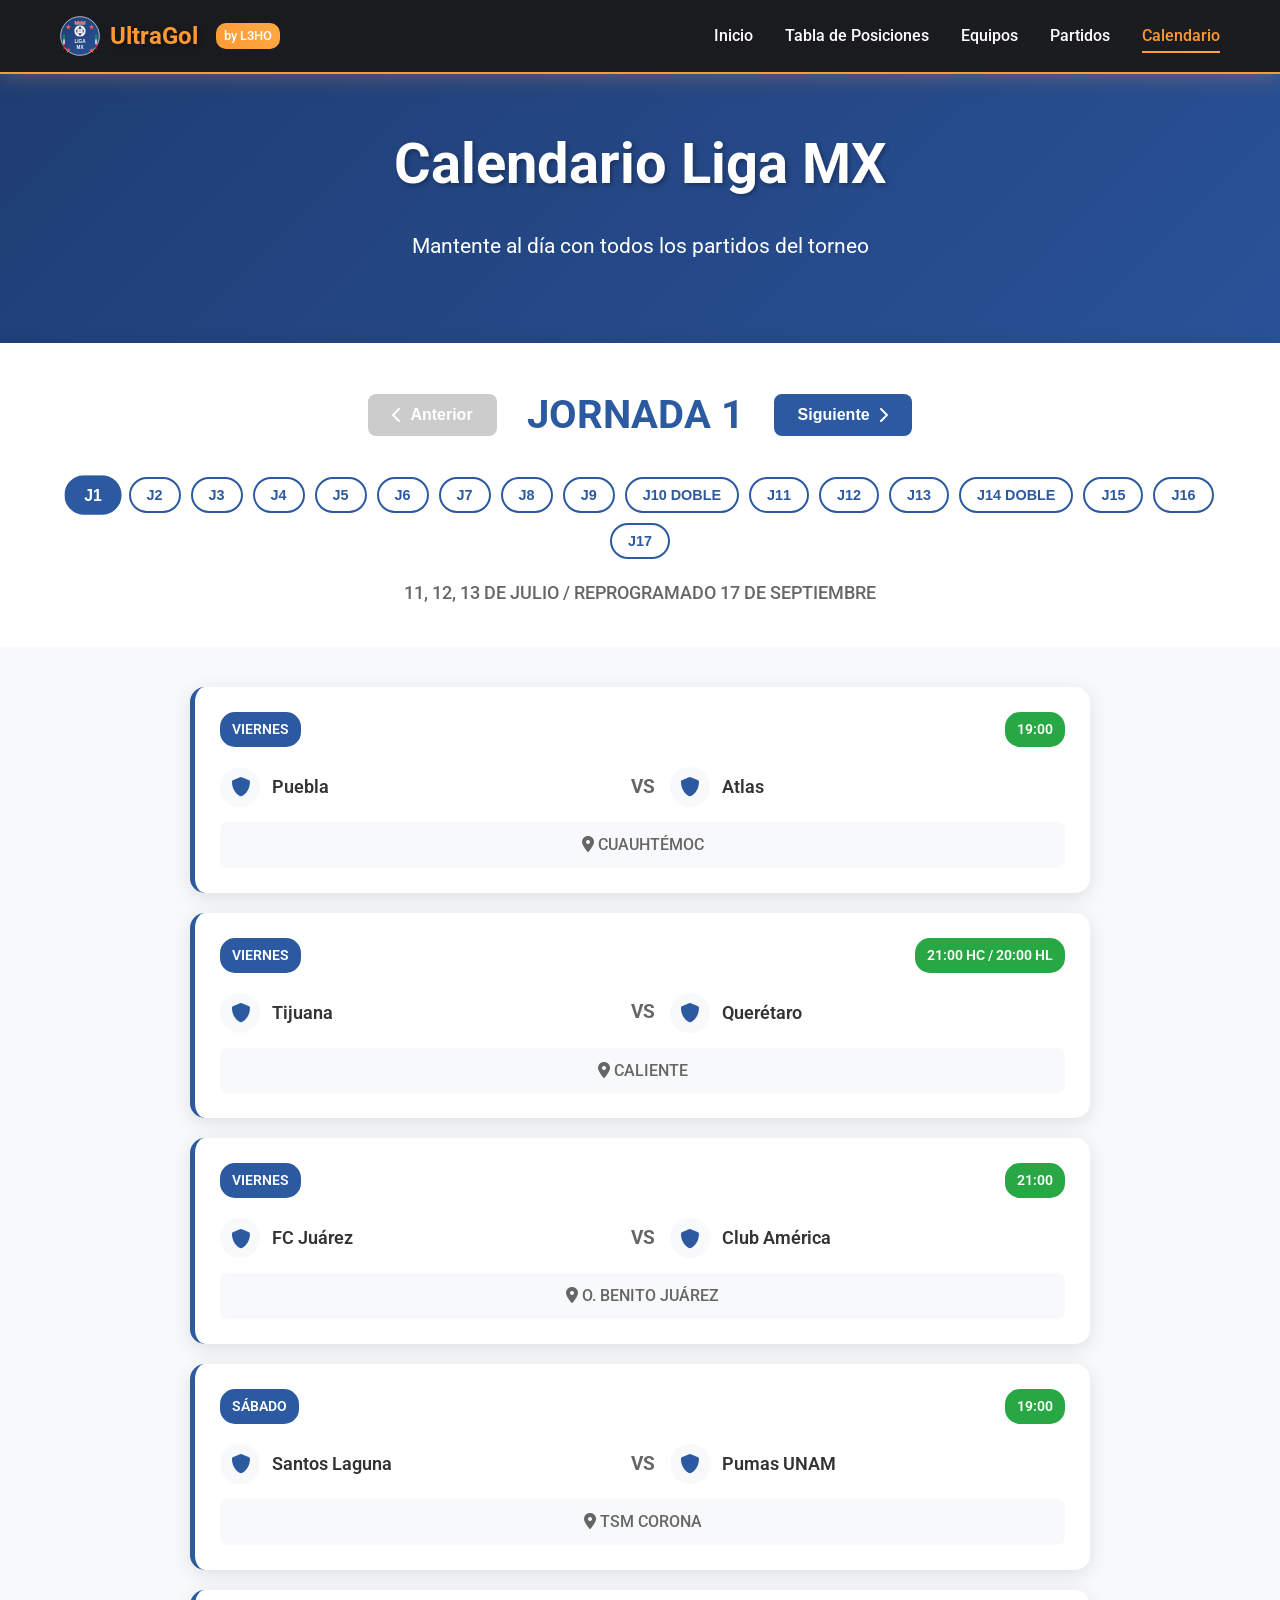
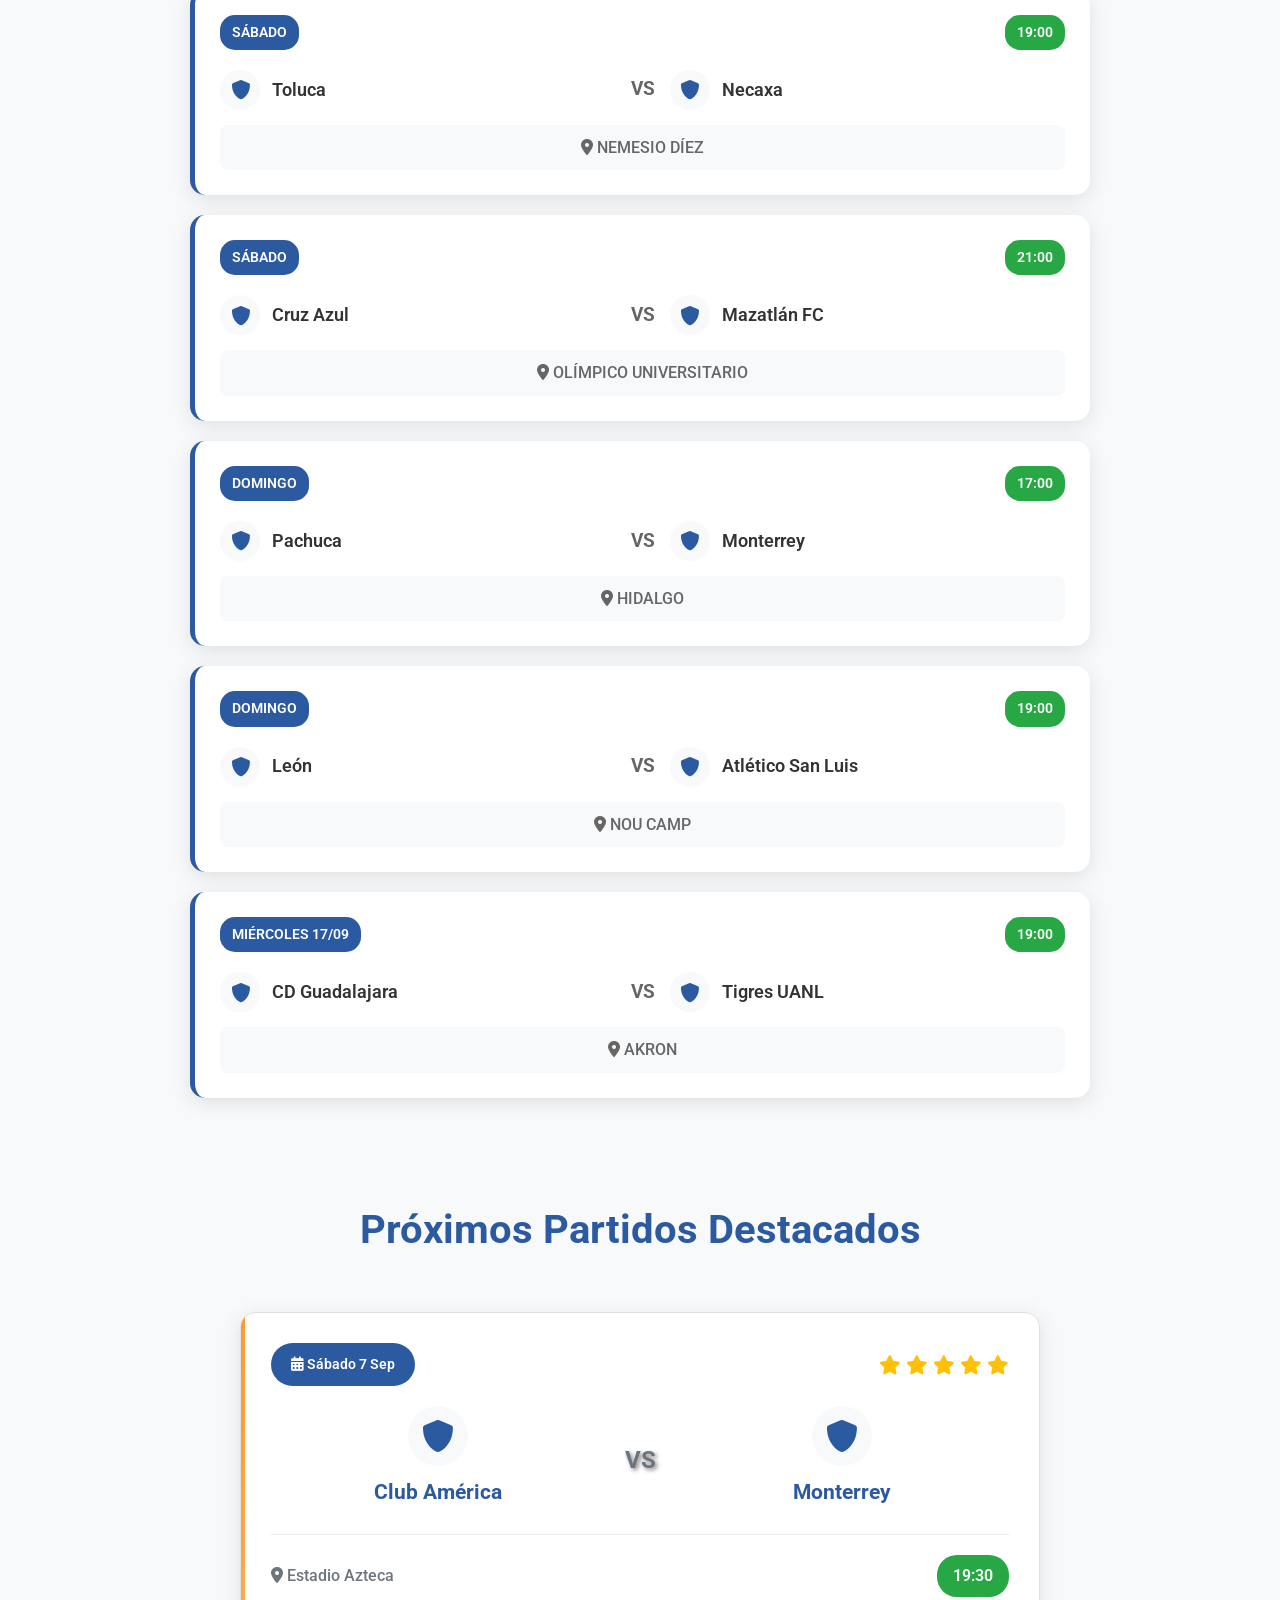
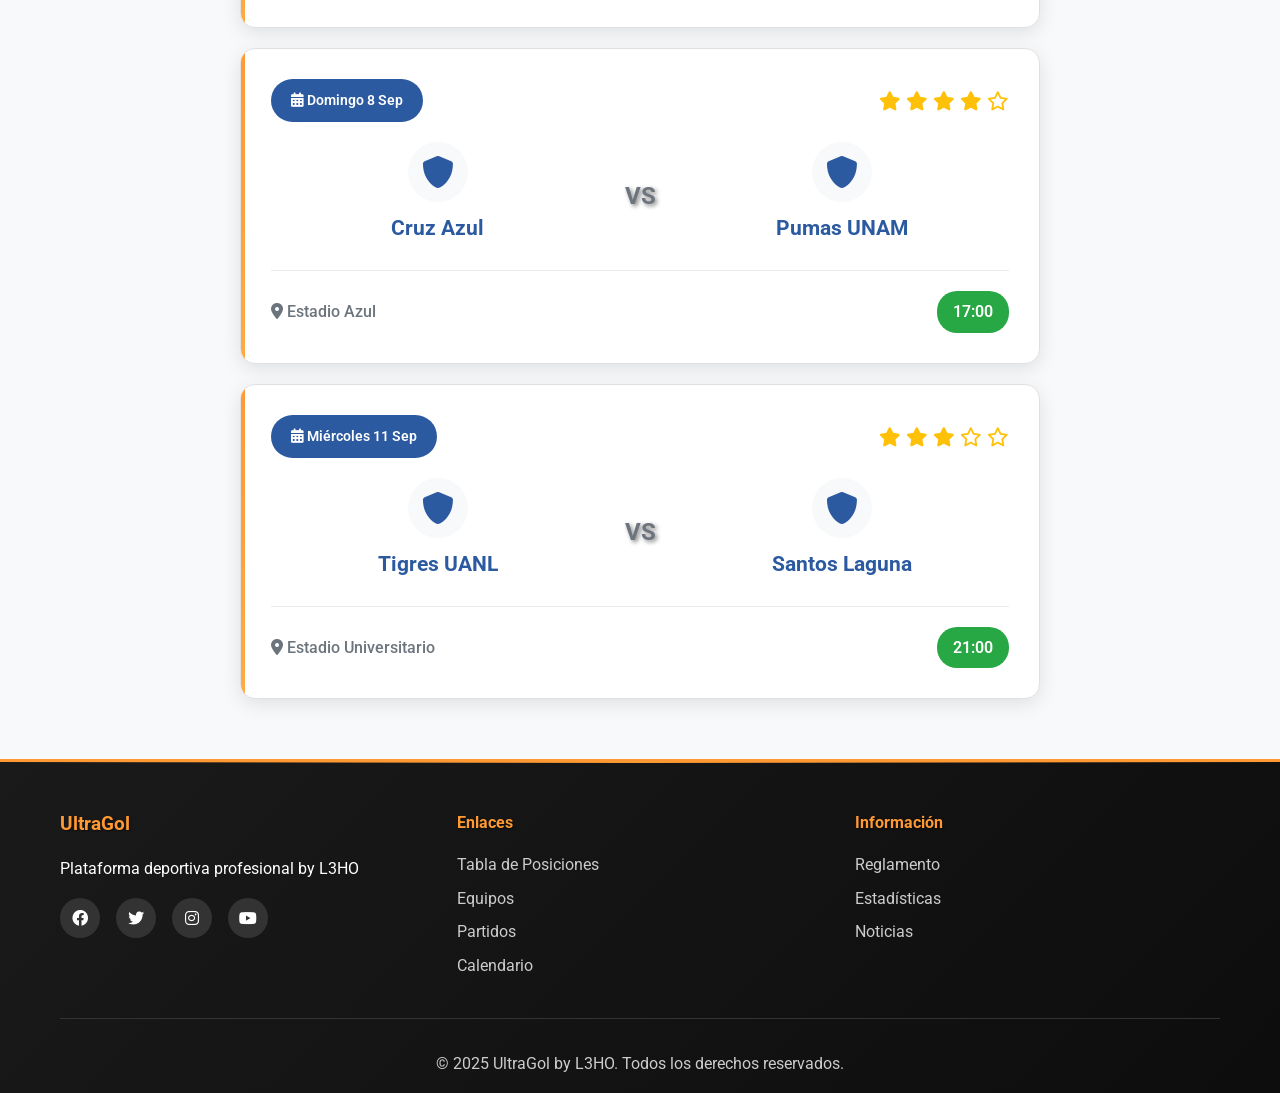
==== commit 94144154: "Update calendar to display league matches by jornada Refactor the calendar view to display league ma" ====
--- a/calendario.html
+++ b/calendario.html
@@ -34,13 +34,13 @@
             margin: 0 auto;
         }
 
-        .calendar-controls {
+        .jornadas-navigation {
             background: white;
             padding: 40px 0;
             box-shadow: 0 2px 20px rgba(0,0,0,0.1);
         }
 
-        .calendar-nav {
+        .jornadas-nav {
             display: flex;
             justify-content: center;
             align-items: center;
@@ -48,7 +48,7 @@
             margin-bottom: 30px;
         }
 
-        .calendar-nav button {
+        .nav-btn {
             background: #2c5aa0;
             color: white;
             border: none;
@@ -63,134 +63,162 @@
             gap: 8px;
         }
 
-        .calendar-nav button:hover {
+        .nav-btn:hover {
             background: #1e3c72;
             transform: translateY(-2px);
         }
 
-        .current-month {
-            font-size: 2rem;
+        .nav-btn:disabled {
+            background: #ccc;
+            cursor: not-allowed;
+            transform: none;
+        }
+
+        .current-jornada {
+            font-size: 2.5rem;
             font-weight: 700;
             color: #2c5aa0;
-        }
-
-        .calendar-filters {
+            text-align: center;
+        }
+
+        .jornadas-selector {
             display: flex;
             justify-content: center;
-            gap: 15px;
+            gap: 10px;
             flex-wrap: wrap;
-        }
-
-        .filter-btn {
+            margin-bottom: 20px;
+        }
+
+        .jornada-btn {
             background: transparent;
             border: 2px solid #2c5aa0;
             color: #2c5aa0;
-            padding: 10px 20px;
+            padding: 8px 16px;
             border-radius: 25px;
             font-weight: 600;
             cursor: pointer;
             transition: all 0.3s ease;
-        }
-
-        .filter-btn.active, .filter-btn:hover {
+            font-size: 0.9rem;
+        }
+
+        .jornada-btn.active {
             background: #2c5aa0;
             color: white;
-        }
-
-        .calendar-grid {
+            transform: scale(1.1);
+        }
+
+        .jornada-btn:hover {
+            background: #2c5aa0;
+            color: white;
+        }
+
+        .jornada-dates {
+            text-align: center;
+            font-size: 1.1rem;
+            color: #666;
+            font-weight: 500;
+        }
+
+        .jornada-matches {
+            padding: 40px 0;
+            background: #f8f9fa;
+        }
+
+        .matches-grid {
+            display: grid;
+            gap: 20px;
+            max-width: 900px;
+            margin: 0 auto;
+        }
+
+        .partido-card {
             background: white;
-            margin: 40px 0;
-        }
-
-        .calendar-header {
-            display: grid;
-            grid-template-columns: repeat(7, 1fr);
+            border-radius: 15px;
+            padding: 25px;
+            box-shadow: 0 5px 20px rgba(0,0,0,0.1);
+            transition: all 0.3s ease;
+            border-left: 5px solid #2c5aa0;
+        }
+
+        .partido-card:hover {
+            transform: translateY(-3px);
+            box-shadow: 0 10px 30px rgba(0,0,0,0.15);
+        }
+
+        .partido-header {
+            display: flex;
+            justify-content: space-between;
+            align-items: center;
+            margin-bottom: 20px;
+        }
+
+        .partido-dia {
+            background: #2c5aa0;
+            color: white;
+            padding: 6px 12px;
+            border-radius: 15px;
+            font-weight: 600;
+            font-size: 0.9rem;
+        }
+
+        .partido-hora {
+            background: #28a745;
+            color: white;
+            padding: 6px 12px;
+            border-radius: 15px;
+            font-weight: 600;
+            font-size: 0.9rem;
+        }
+
+        .partido-teams {
+            display: flex;
+            justify-content: space-between;
+            align-items: center;
+            margin-bottom: 15px;
+        }
+
+        .team-partido {
+            display: flex;
+            align-items: center;
+            gap: 12px;
+            flex: 1;
+        }
+
+        .team-logo-small {
+            width: 40px;
+            height: 40px;
             background: #f8f9fa;
-            border-radius: 12px 12px 0 0;
-        }
-
-        .calendar-day-header {
-            padding: 20px 10px;
-            text-align: center;
-            font-weight: 700;
+            border-radius: 50%;
+            display: flex;
+            align-items: center;
+            justify-content: center;
+            font-size: 1.2rem;
             color: #2c5aa0;
-            border-right: 1px solid #e9ecef;
-        }
-
-        .calendar-day-header:last-child {
-            border-right: none;
-        }
-
-        .calendar-days {
-            display: grid;
-            grid-template-columns: repeat(7, 1fr);
-            border: 1px solid #e9ecef;
-            border-top: none;
-            border-radius: 0 0 12px 12px;
-            overflow: hidden;
-        }
-
-        .calendar-day {
-            min-height: 120px;
-            padding: 15px;
-            border-right: 1px solid #e9ecef;
-            border-bottom: 1px solid #e9ecef;
-            position: relative;
-            background: white;
-            transition: all 0.3s ease;
-        }
-
-        .calendar-day:hover {
-            background: #f8f9fa;
-        }
-
-        .calendar-day:last-child {
-            border-right: none;
-        }
-
-        .calendar-day.other-month {
-            background: #f8f9fa;
-            color: #adb5bd;
-        }
-
-        .calendar-day.today {
-            background: linear-gradient(135deg, #2c5aa0, #1e3c72);
-            color: white;
-        }
-
-        .day-number {
+        }
+
+        .team-name-small {
+            font-weight: 600;
+            color: #333;
+            font-size: 1.1rem;
+        }
+
+        .vs-small {
             font-size: 1.2rem;
             font-weight: 700;
-            margin-bottom: 10px;
-        }
-
-        .match-event {
-            background: linear-gradient(45deg, #28a745, #20c997);
-            color: white;
-            padding: 5px 8px;
-            border-radius: 6px;
-            font-size: 0.8rem;
-            font-weight: 600;
-            margin-bottom: 5px;
-            cursor: pointer;
-            transition: all 0.3s ease;
-            display: flex;
-            align-items: center;
-            gap: 4px;
-        }
-
-        .match-event:hover {
-            transform: translateY(-2px);
-            box-shadow: 0 4px 15px rgba(0,0,0,0.2);
-        }
-
-        .match-event.important {
-            background: linear-gradient(45deg, #dc3545, #fd7e14);
-        }
-
-        .match-event.derby {
-            background: linear-gradient(45deg, #6f42c1, #e83e8c);
-        }
+            color: #666;
+            padding: 0 15px;
+        }
+
+        .partido-estadio {
+            text-align: center;
+            color: #666;
+            font-weight: 500;
+            padding: 10px;
+            background: #f8f9fa;
+            border-radius: 8px;
+            margin-top: 10px;
+        }
+
 
         .upcoming-matches {
             padding: 60px 0;
@@ -317,28 +345,32 @@
                 font-size: 2.5rem;
             }
 
-            .calendar-nav {
+            .jornadas-nav {
                 flex-direction: column;
                 gap: 20px;
             }
 
-            .calendar-filters {
-                gap: 10px;
-            }
-
-            .filter-btn {
-                padding: 8px 16px;
-                font-size: 0.9rem;
-            }
-
-            .calendar-day {
-                min-height: 80px;
-                padding: 10px;
-            }
-
-            .match-event {
-                font-size: 0.7rem;
-                padding: 4px 6px;
+            .current-jornada {
+                font-size: 2rem;
+            }
+
+            .jornadas-selector {
+                gap: 8px;
+            }
+
+            .jornada-btn {
+                padding: 6px 12px;
+                font-size: 0.8rem;
+            }
+
+            .partido-teams {
+                flex-direction: column;
+                gap: 15px;
+            }
+
+            .vs-small {
+                transform: rotate(90deg);
+                padding: 10px 0;
             }
 
             .match-header {
@@ -354,6 +386,12 @@
             .vs-indicator {
                 transform: rotate(90deg);
                 padding: 10px 0;
+            }
+            
+            .partido-header {
+                flex-direction: column;
+                gap: 10px;
+                align-items: flex-start;
             }
         }
     </style>
@@ -400,43 +438,34 @@
         </div>
     </section>
 
-    <!-- Calendar Controls -->
-    <section class="calendar-controls">
+    <!-- Jornadas Navigation -->
+    <section class="jornadas-navigation">
         <div class="container">
-            <div class="calendar-nav">
-                <button id="prevMonth">
+            <div class="jornadas-nav">
+                <button id="prevJornada" class="nav-btn">
                     <i class="fas fa-chevron-left"></i>
                     Anterior
                 </button>
-                <h2 class="current-month" id="currentMonth">Septiembre 2025</h2>
-                <button id="nextMonth">
+                <h2 class="current-jornada" id="currentJornada">JORNADA 1</h2>
+                <button id="nextJornada" class="nav-btn">
                     Siguiente
                     <i class="fas fa-chevron-right"></i>
                 </button>
             </div>
-            <div class="calendar-filters">
-                <button class="filter-btn active" data-filter="all">Todos</button>
-                <button class="filter-btn" data-filter="important">Partidos Importantes</button>
-                <button class="filter-btn" data-filter="derby">Clásicos</button>
-                <button class="filter-btn" data-filter="local">Partidos Locales</button>
+            <div class="jornadas-selector" id="jornadasSelector">
+                <!-- Jornadas buttons will be generated here -->
+            </div>
+            <div class="jornada-dates" id="jornadaDates">
+                11, 12, 13 DE JULIO / REPROGRAMADO 17 DE SEPTIEMBRE
             </div>
         </div>
     </section>
 
-    <!-- Calendar Grid -->
-    <section class="calendar-grid">
+    <!-- Jornada Matches -->
+    <section class="jornada-matches">
         <div class="container">
-            <div class="calendar-header">
-                <div class="calendar-day-header">DOM</div>
-                <div class="calendar-day-header">LUN</div>
-                <div class="calendar-day-header">MAR</div>
-                <div class="calendar-day-header">MIÉ</div>
-                <div class="calendar-day-header">JUE</div>
-                <div class="calendar-day-header">VIE</div>
-                <div class="calendar-day-header">SÁB</div>
-            </div>
-            <div class="calendar-days" id="calendarDays">
-                <!-- Días del calendario se generarán dinámicamente -->
+            <div class="matches-grid" id="matchesGrid">
+                <!-- Los partidos de la jornada se generarán aquí -->
             </div>
         </div>
     </section>
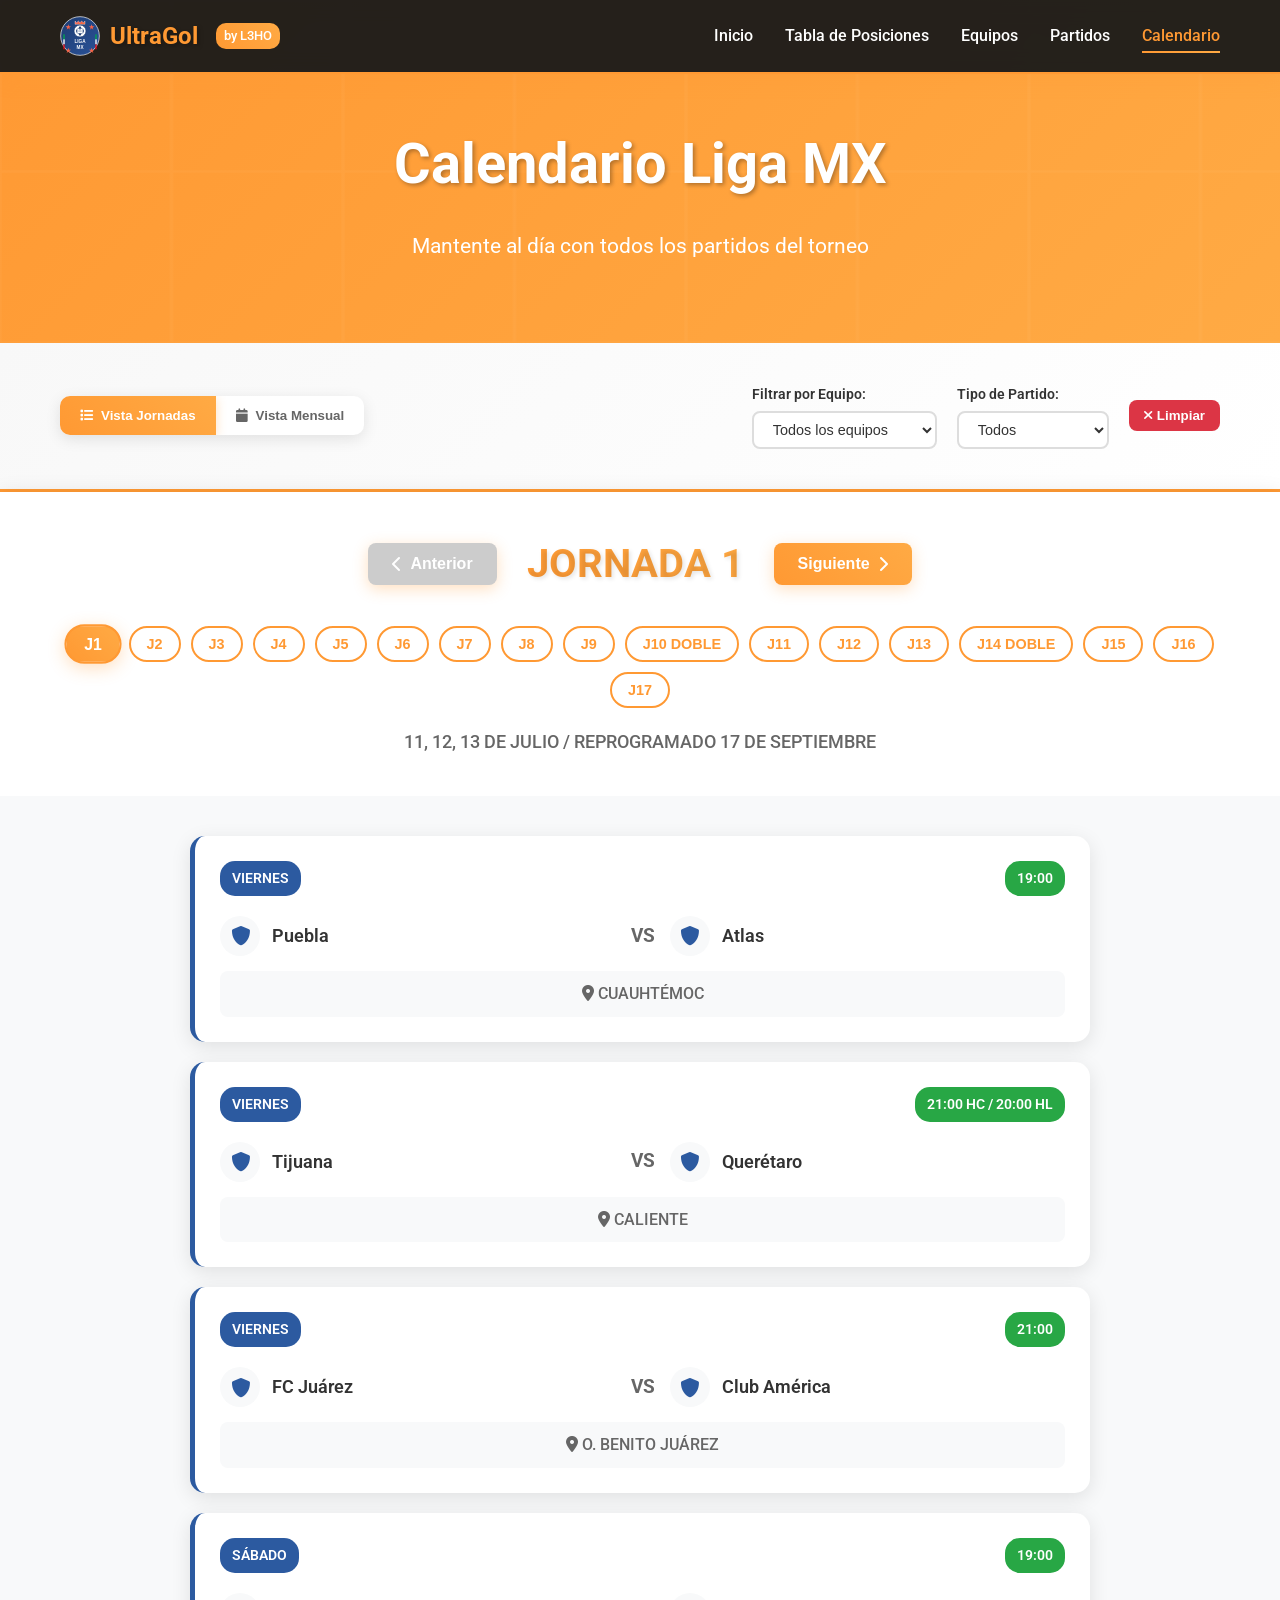
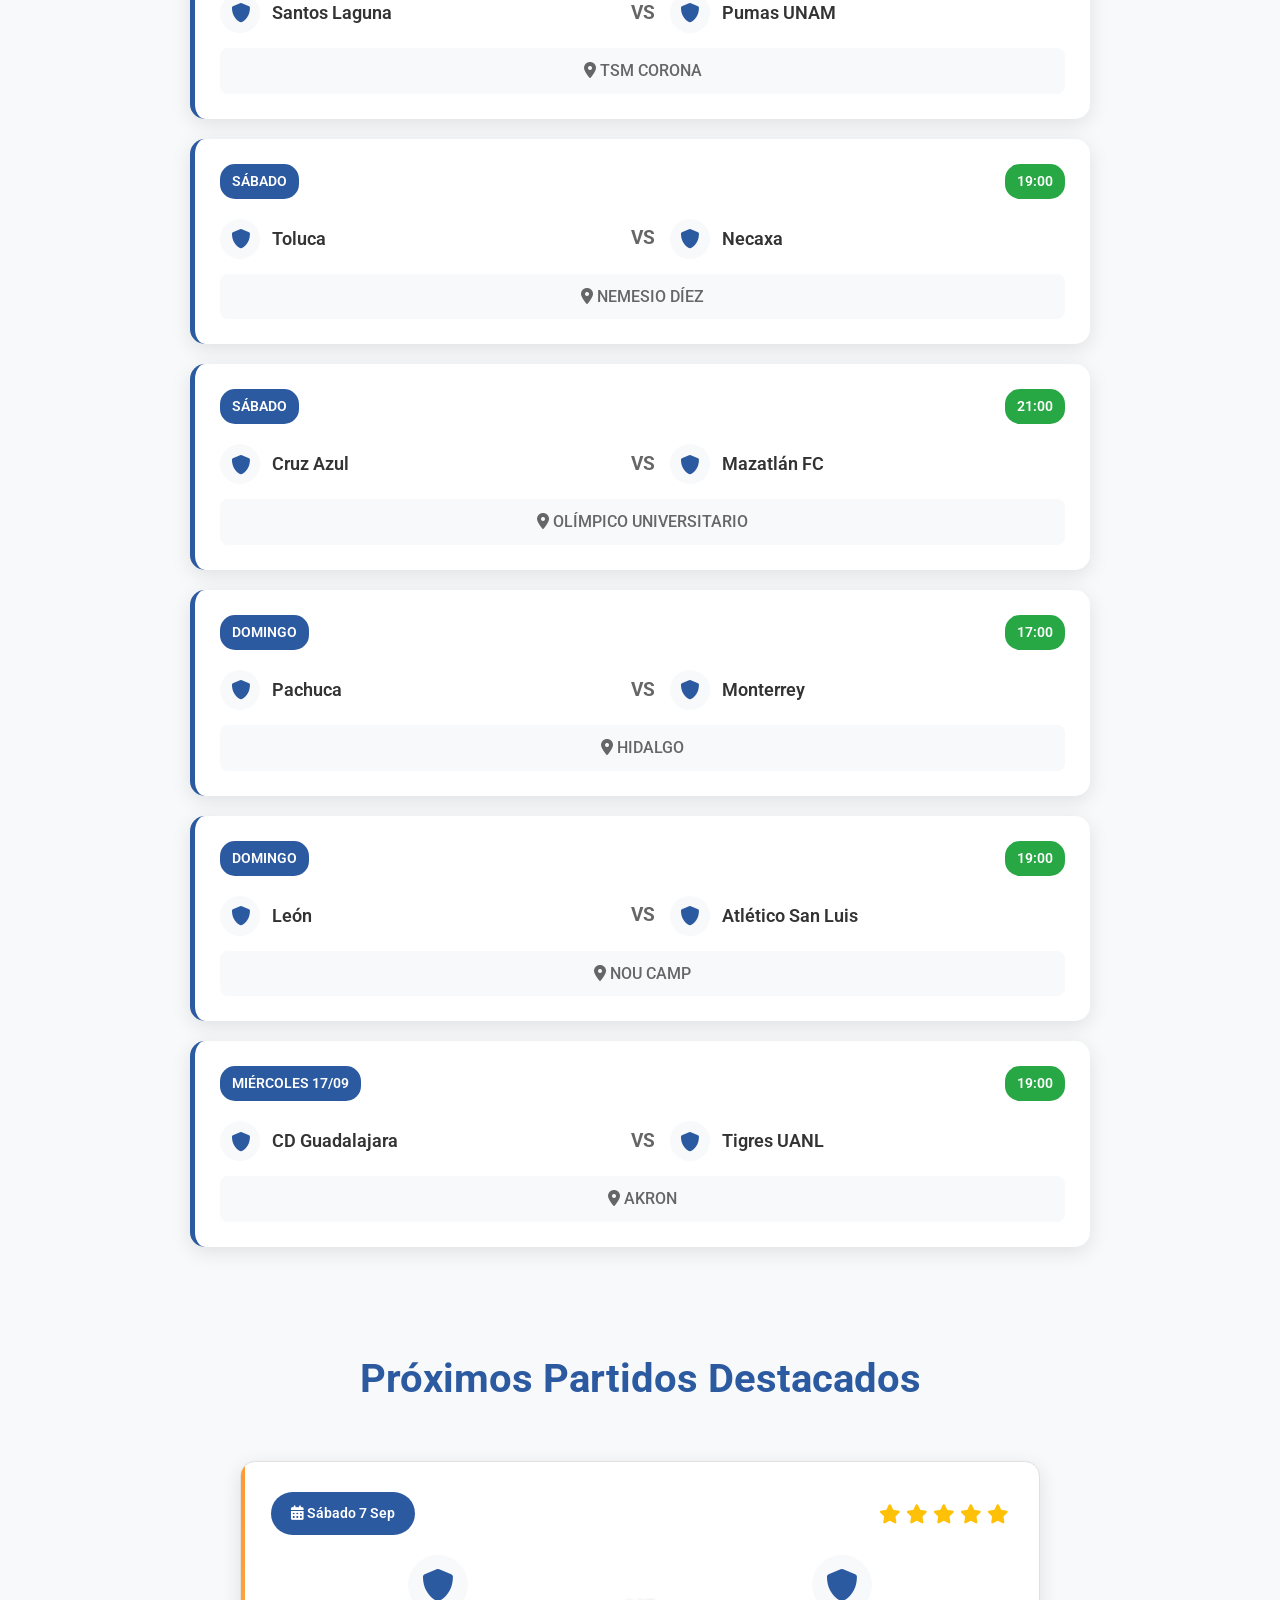
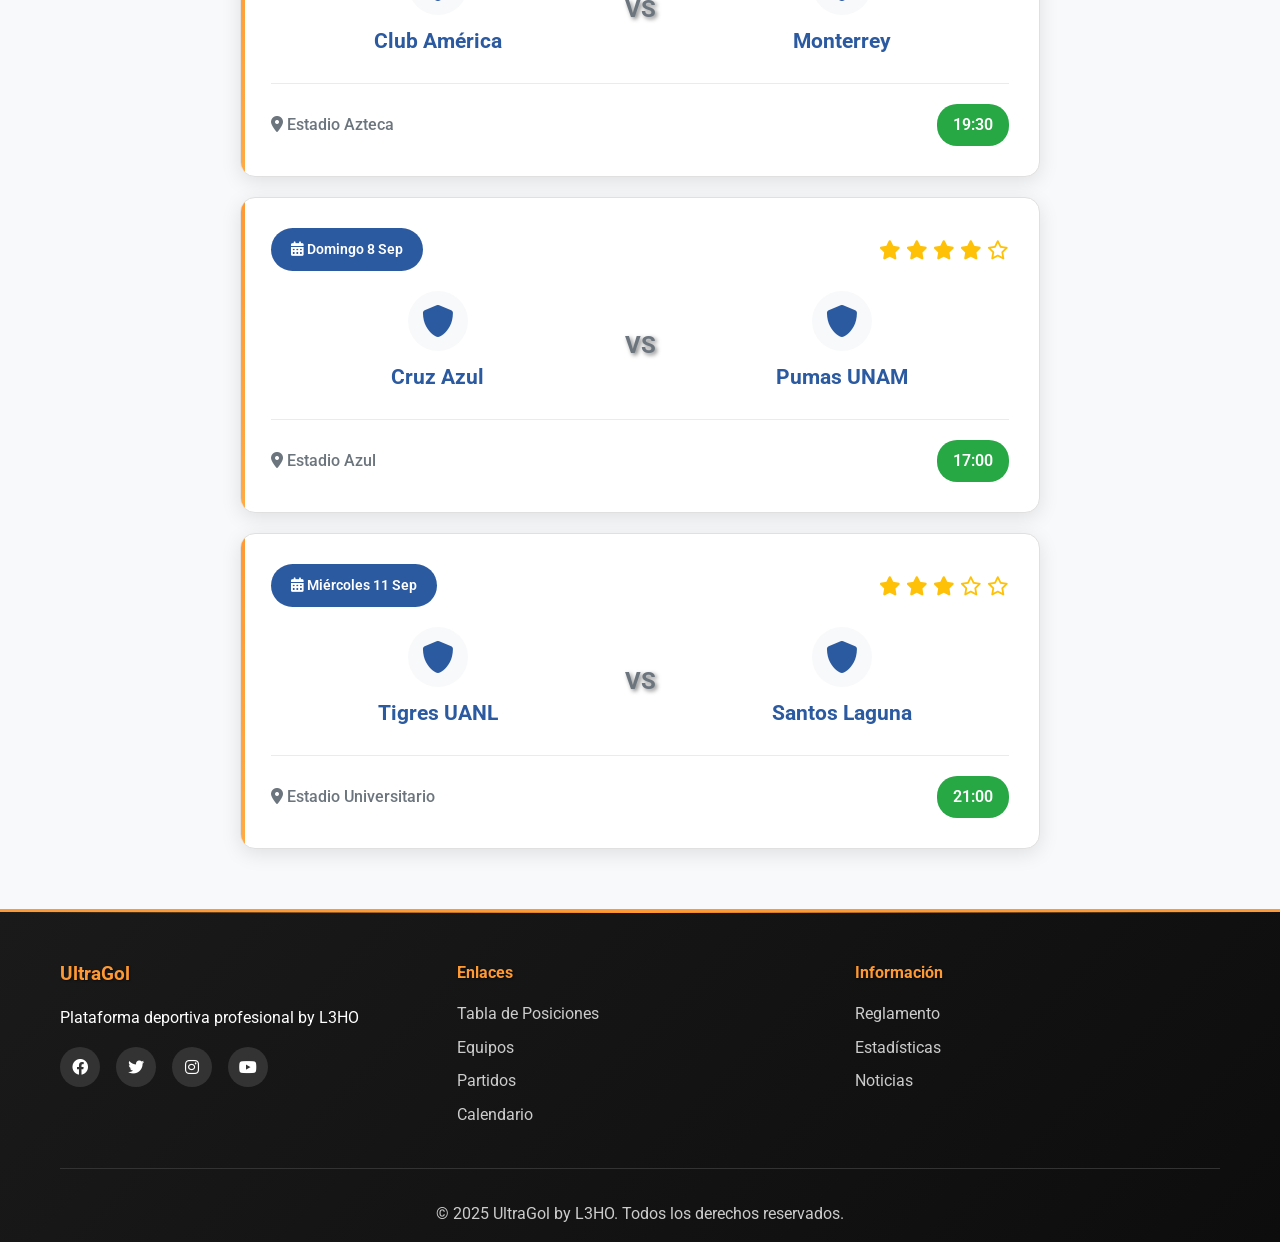
==== commit 9b61e12f: "Enhance website with calendar, statistics, and news features Introduces a dedicated calendar page wi" ====
--- a/calendario.html
+++ b/calendario.html
@@ -14,10 +14,23 @@
     <link href="https://fonts.googleapis.com/css2?family=Roboto:wght@300;400;500;700&display=swap" rel="stylesheet">
     <style>
         .calendar-hero {
-            background: linear-gradient(135deg, #1e3c72 0%, #2a5298 100%);
+            background: linear-gradient(135deg, #ff9933 0%, #ffaa44 100%);
             padding: 120px 0 80px;
             text-align: center;
             color: white;
+            position: relative;
+            overflow: hidden;
+        }
+        
+        .calendar-hero::before {
+            content: '';
+            position: absolute;
+            top: 0;
+            left: 0;
+            right: 0;
+            bottom: 0;
+            background: url('data:image/svg+xml,<svg xmlns="http://www.w3.org/2000/svg" viewBox="0 0 100 100"><defs><pattern id="calendar-pattern" patternUnits="userSpaceOnUse" width="50" height="50"><rect width="50" height="50" fill="none" stroke="rgba(255,255,255,0.1)" stroke-width="1"/></pattern></defs><rect width="100" height="100" fill="url(%23calendar-pattern)"/></svg>');
+            opacity: 0.3;
         }
 
         .calendar-hero h1 {
@@ -49,7 +62,7 @@
         }
 
         .nav-btn {
-            background: #2c5aa0;
+            background: linear-gradient(45deg, #ff9933, #ffaa44);
             color: white;
             border: none;
             padding: 12px 24px;
@@ -61,11 +74,13 @@
             display: flex;
             align-items: center;
             gap: 8px;
+            box-shadow: 0 4px 15px rgba(255, 153, 51, 0.3);
         }
 
         .nav-btn:hover {
-            background: #1e3c72;
+            background: linear-gradient(45deg, #ffaa44, #ff9933);
             transform: translateY(-2px);
+            box-shadow: 0 6px 20px rgba(255, 153, 51, 0.4);
         }
 
         .nav-btn:disabled {
@@ -77,8 +92,12 @@
         .current-jornada {
             font-size: 2.5rem;
             font-weight: 700;
-            color: #2c5aa0;
+            background: linear-gradient(45deg, #ff9933, #ffaa44);
+            -webkit-background-clip: text;
+            -webkit-text-fill-color: transparent;
+            background-clip: text;
             text-align: center;
+            text-shadow: 2px 2px 4px rgba(0,0,0,0.1);
         }
 
         .jornadas-selector {
@@ -91,8 +110,8 @@
 
         .jornada-btn {
             background: transparent;
-            border: 2px solid #2c5aa0;
-            color: #2c5aa0;
+            border: 2px solid #ff9933;
+            color: #ff9933;
             padding: 8px 16px;
             border-radius: 25px;
             font-weight: 600;
@@ -102,14 +121,16 @@
         }
 
         .jornada-btn.active {
-            background: #2c5aa0;
+            background: linear-gradient(45deg, #ff9933, #ffaa44);
             color: white;
             transform: scale(1.1);
+            box-shadow: 0 4px 15px rgba(255, 153, 51, 0.3);
         }
 
         .jornada-btn:hover {
-            background: #2c5aa0;
-            color: white;
+            background: linear-gradient(45deg, #ff9933, #ffaa44);
+            color: white;
+            box-shadow: 0 4px 15px rgba(255, 153, 51, 0.3);
         }
 
         .jornada-dates {
@@ -340,9 +361,235 @@
             font-weight: 600;
         }
 
+        /* Calendar Controls */
+        .calendar-controls {
+            background: linear-gradient(135deg, #f8f8f8 0%, #ffffff 100%);
+            padding: 40px 0;
+            border-bottom: 3px solid #ff9933;
+        }
+
+        .view-controls {
+            display: flex;
+            justify-content: space-between;
+            align-items: center;
+            flex-wrap: wrap;
+            gap: 20px;
+        }
+
+        .view-toggle {
+            display: flex;
+            background: white;
+            border-radius: 10px;
+            overflow: hidden;
+            box-shadow: 0 4px 15px rgba(0,0,0,0.1);
+        }
+
+        .view-btn {
+            padding: 12px 20px;
+            border: none;
+            background: transparent;
+            color: #666;
+            font-weight: 600;
+            cursor: pointer;
+            transition: all 0.3s ease;
+            display: flex;
+            align-items: center;
+            gap: 8px;
+        }
+
+        .view-btn.active {
+            background: linear-gradient(45deg, #ff9933, #ffaa44);
+            color: white;
+            box-shadow: 0 2px 10px rgba(255, 153, 51, 0.3);
+        }
+
+        .view-btn:hover:not(.active) {
+            background: rgba(255, 153, 51, 0.1);
+            color: #ff9933;
+        }
+
+        .calendar-filters {
+            display: flex;
+            align-items: center;
+            gap: 20px;
+            flex-wrap: wrap;
+        }
+
+        .filter-group {
+            display: flex;
+            flex-direction: column;
+            gap: 5px;
+        }
+
+        .filter-group label {
+            font-size: 0.9rem;
+            font-weight: 600;
+            color: #333;
+        }
+
+        .filter-select {
+            padding: 8px 15px;
+            border: 2px solid #ddd;
+            border-radius: 8px;
+            background: white;
+            color: #333;
+            font-size: 0.9rem;
+            min-width: 150px;
+            transition: all 0.3s ease;
+        }
+
+        .filter-select:focus {
+            outline: none;
+            border-color: #ff9933;
+            box-shadow: 0 0 10px rgba(255, 153, 51, 0.2);
+        }
+
+        .clear-btn {
+            background: #dc3545;
+            color: white;
+            border: none;
+            padding: 8px 15px;
+            border-radius: 8px;
+            cursor: pointer;
+            font-weight: 600;
+            transition: all 0.3s ease;
+            display: flex;
+            align-items: center;
+            gap: 5px;
+        }
+
+        .clear-btn:hover {
+            background: #c82333;
+            transform: translateY(-2px);
+        }
+
+        /* Monthly Calendar */
+        .monthly-calendar {
+            padding: 40px 0;
+            background: linear-gradient(135deg, #f8f8f8 0%, #ffffff 100%);
+        }
+
+        .month-navigation {
+            display: flex;
+            justify-content: center;
+            align-items: center;
+            gap: 30px;
+            margin-bottom: 30px;
+        }
+
+        .current-month {
+            font-size: 2.5rem;
+            font-weight: 700;
+            background: linear-gradient(45deg, #ff9933, #ffaa44);
+            -webkit-background-clip: text;
+            -webkit-text-fill-color: transparent;
+            background-clip: text;
+            text-align: center;
+        }
+
+        .calendar-grid {
+            display: grid;
+            grid-template-columns: repeat(7, 1fr);
+            gap: 2px;
+            background: #ddd;
+            border-radius: 10px;
+            overflow: hidden;
+            box-shadow: 0 10px 30px rgba(0,0,0,0.1);
+            margin: 0 auto;
+            max-width: 900px;
+        }
+
+        .calendar-header {
+            background: linear-gradient(45deg, #ff9933, #ffaa44);
+            color: white;
+            padding: 15px 10px;
+            text-align: center;
+            font-weight: 700;
+            font-size: 0.9rem;
+        }
+
+        .calendar-day {
+            background: white;
+            min-height: 100px;
+            padding: 10px;
+            position: relative;
+            transition: all 0.3s ease;
+            cursor: pointer;
+        }
+
+        .calendar-day:hover {
+            background: rgba(255, 153, 51, 0.1);
+        }
+
+        .calendar-day.other-month {
+            background: #f8f8f8;
+            color: #ccc;
+        }
+
+        .calendar-day.today {
+            background: linear-gradient(45deg, #ff9933, #ffaa44);
+            color: white;
+        }
+
+        .day-number {
+            font-weight: 700;
+            margin-bottom: 5px;
+        }
+
+        .day-matches {
+            display: flex;
+            flex-direction: column;
+            gap: 2px;
+        }
+
+        .day-match {
+            background: rgba(255, 153, 51, 0.2);
+            color: #ff9933;
+            padding: 2px 5px;
+            border-radius: 3px;
+            font-size: 0.7rem;
+            font-weight: 600;
+            text-align: center;
+            cursor: pointer;
+            transition: all 0.2s ease;
+        }
+
+        .day-match:hover {
+            background: #ff9933;
+            color: white;
+        }
+
         @media (max-width: 768px) {
             .calendar-hero h1 {
                 font-size: 2.5rem;
+            }
+
+            .view-controls {
+                flex-direction: column;
+                text-align: center;
+            }
+
+            .calendar-filters {
+                justify-content: center;
+            }
+
+            .filter-group {
+                text-align: center;
+            }
+
+            .calendar-grid {
+                grid-template-columns: repeat(7, 1fr);
+                gap: 1px;
+            }
+
+            .calendar-day {
+                min-height: 80px;
+                padding: 5px;
+            }
+
+            .day-match {
+                font-size: 0.6rem;
+                padding: 1px 3px;
             }
 
             .jornadas-nav {
@@ -438,8 +685,49 @@
         </div>
     </section>
 
+    <!-- Calendar Controls & Filters -->
+    <section class="calendar-controls">
+        <div class="container">
+            <!-- View Toggle -->
+            <div class="view-controls">
+                <div class="view-toggle">
+                    <button id="jornadaView" class="view-btn active">
+                        <i class="fas fa-list"></i>
+                        Vista Jornadas
+                    </button>
+                    <button id="monthView" class="view-btn">
+                        <i class="fas fa-calendar"></i>
+                        Vista Mensual
+                    </button>
+                </div>
+                
+                <!-- Filters -->
+                <div class="calendar-filters">
+                    <div class="filter-group">
+                        <label>Filtrar por Equipo:</label>
+                        <select id="teamFilter" class="filter-select">
+                            <option value="">Todos los equipos</option>
+                        </select>
+                    </div>
+                    <div class="filter-group">
+                        <label>Tipo de Partido:</label>
+                        <select id="matchTypeFilter" class="filter-select">
+                            <option value="">Todos</option>
+                            <option value="local">Como Local</option>
+                            <option value="visitante">Como Visitante</option>
+                        </select>
+                    </div>
+                    <button id="clearFilters" class="clear-btn">
+                        <i class="fas fa-times"></i>
+                        Limpiar
+                    </button>
+                </div>
+            </div>
+        </div>
+    </section>
+
     <!-- Jornadas Navigation -->
-    <section class="jornadas-navigation">
+    <section class="jornadas-navigation" id="jornadaSection">
         <div class="container">
             <div class="jornadas-nav">
                 <button id="prevJornada" class="nav-btn">
@@ -457,6 +745,26 @@
             </div>
             <div class="jornada-dates" id="jornadaDates">
                 11, 12, 13 DE JULIO / REPROGRAMADO 17 DE SEPTIEMBRE
+            </div>
+        </div>
+    </section>
+
+    <!-- Monthly Calendar View -->
+    <section class="monthly-calendar" id="monthSection" style="display: none;">
+        <div class="container">
+            <div class="month-navigation">
+                <button id="prevMonth" class="nav-btn">
+                    <i class="fas fa-chevron-left"></i>
+                    Mes Anterior
+                </button>
+                <h2 id="currentMonth" class="current-month">SEPTIEMBRE 2025</h2>
+                <button id="nextMonth" class="nav-btn">
+                    Mes Siguiente
+                    <i class="fas fa-chevron-right"></i>
+                </button>
+            </div>
+            <div class="calendar-grid" id="calendarGrid">
+                <!-- Calendar will be generated here -->
             </div>
         </div>
     </section>
